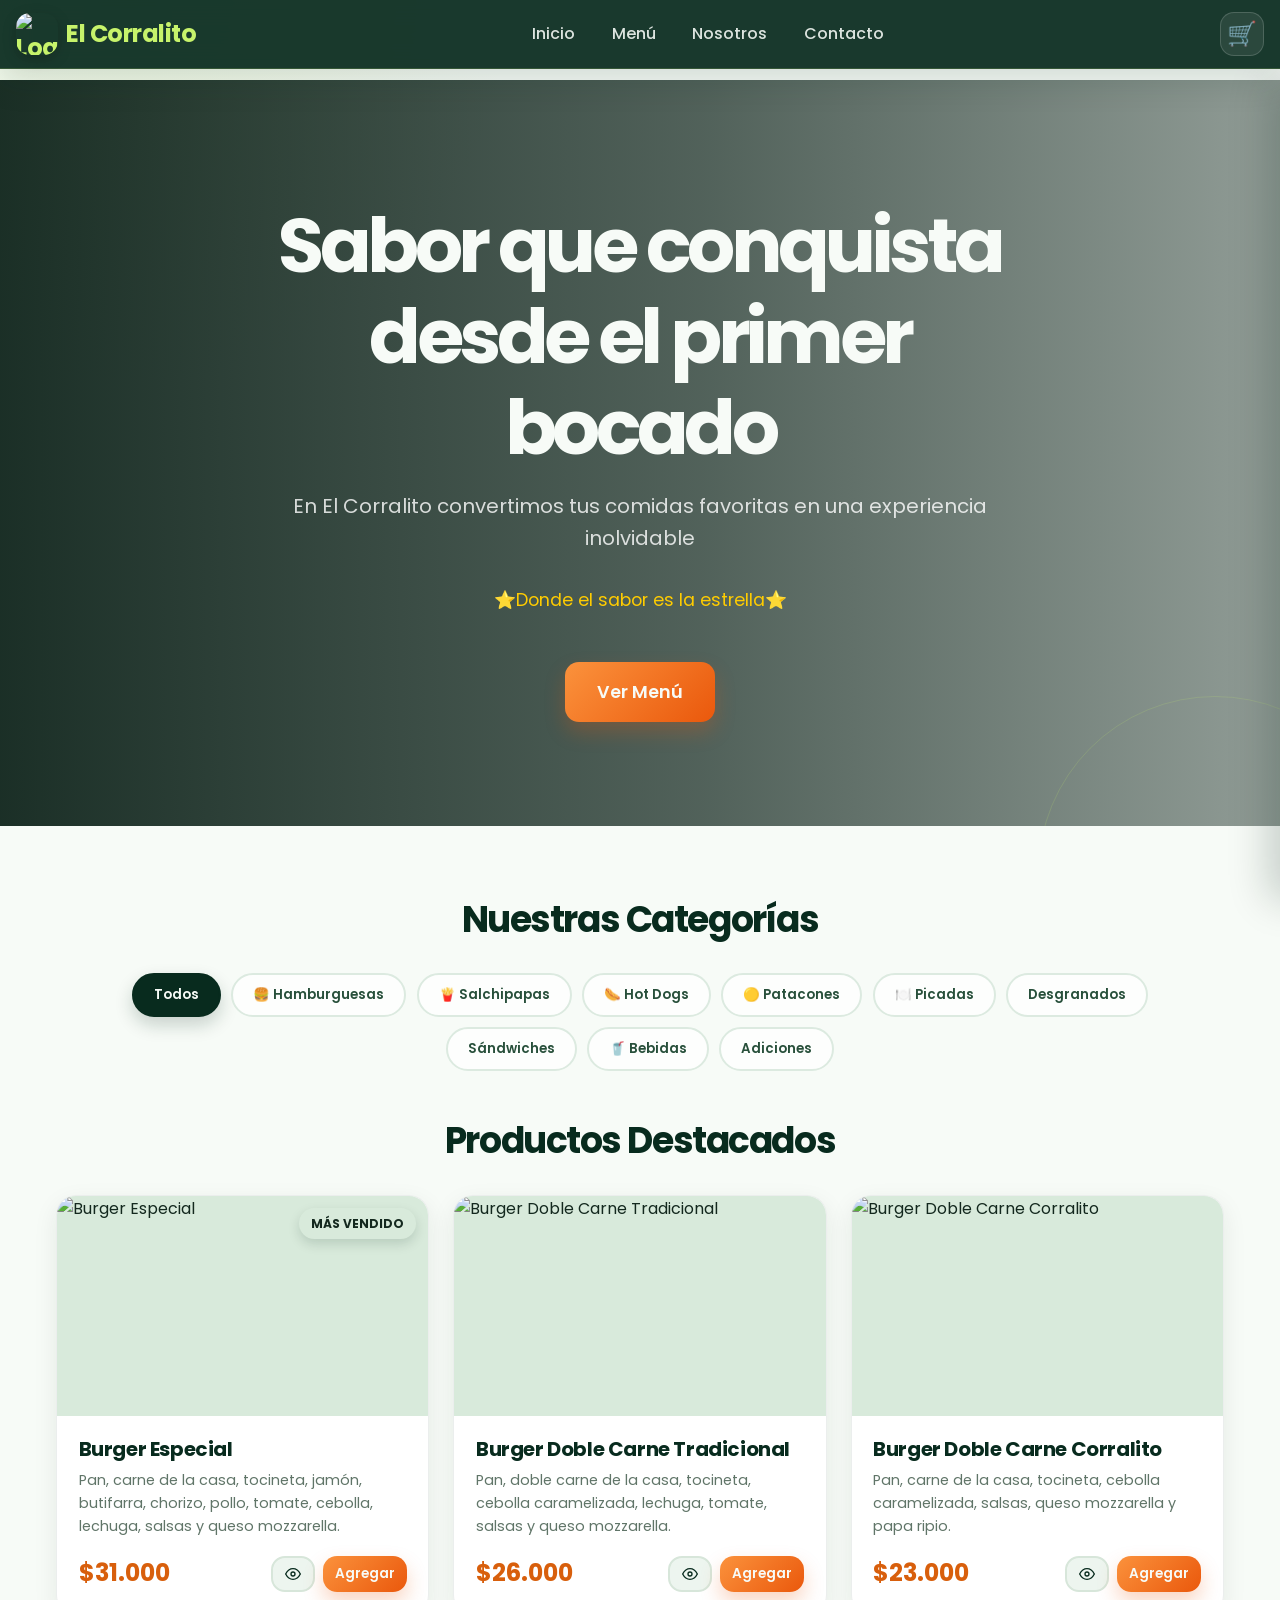
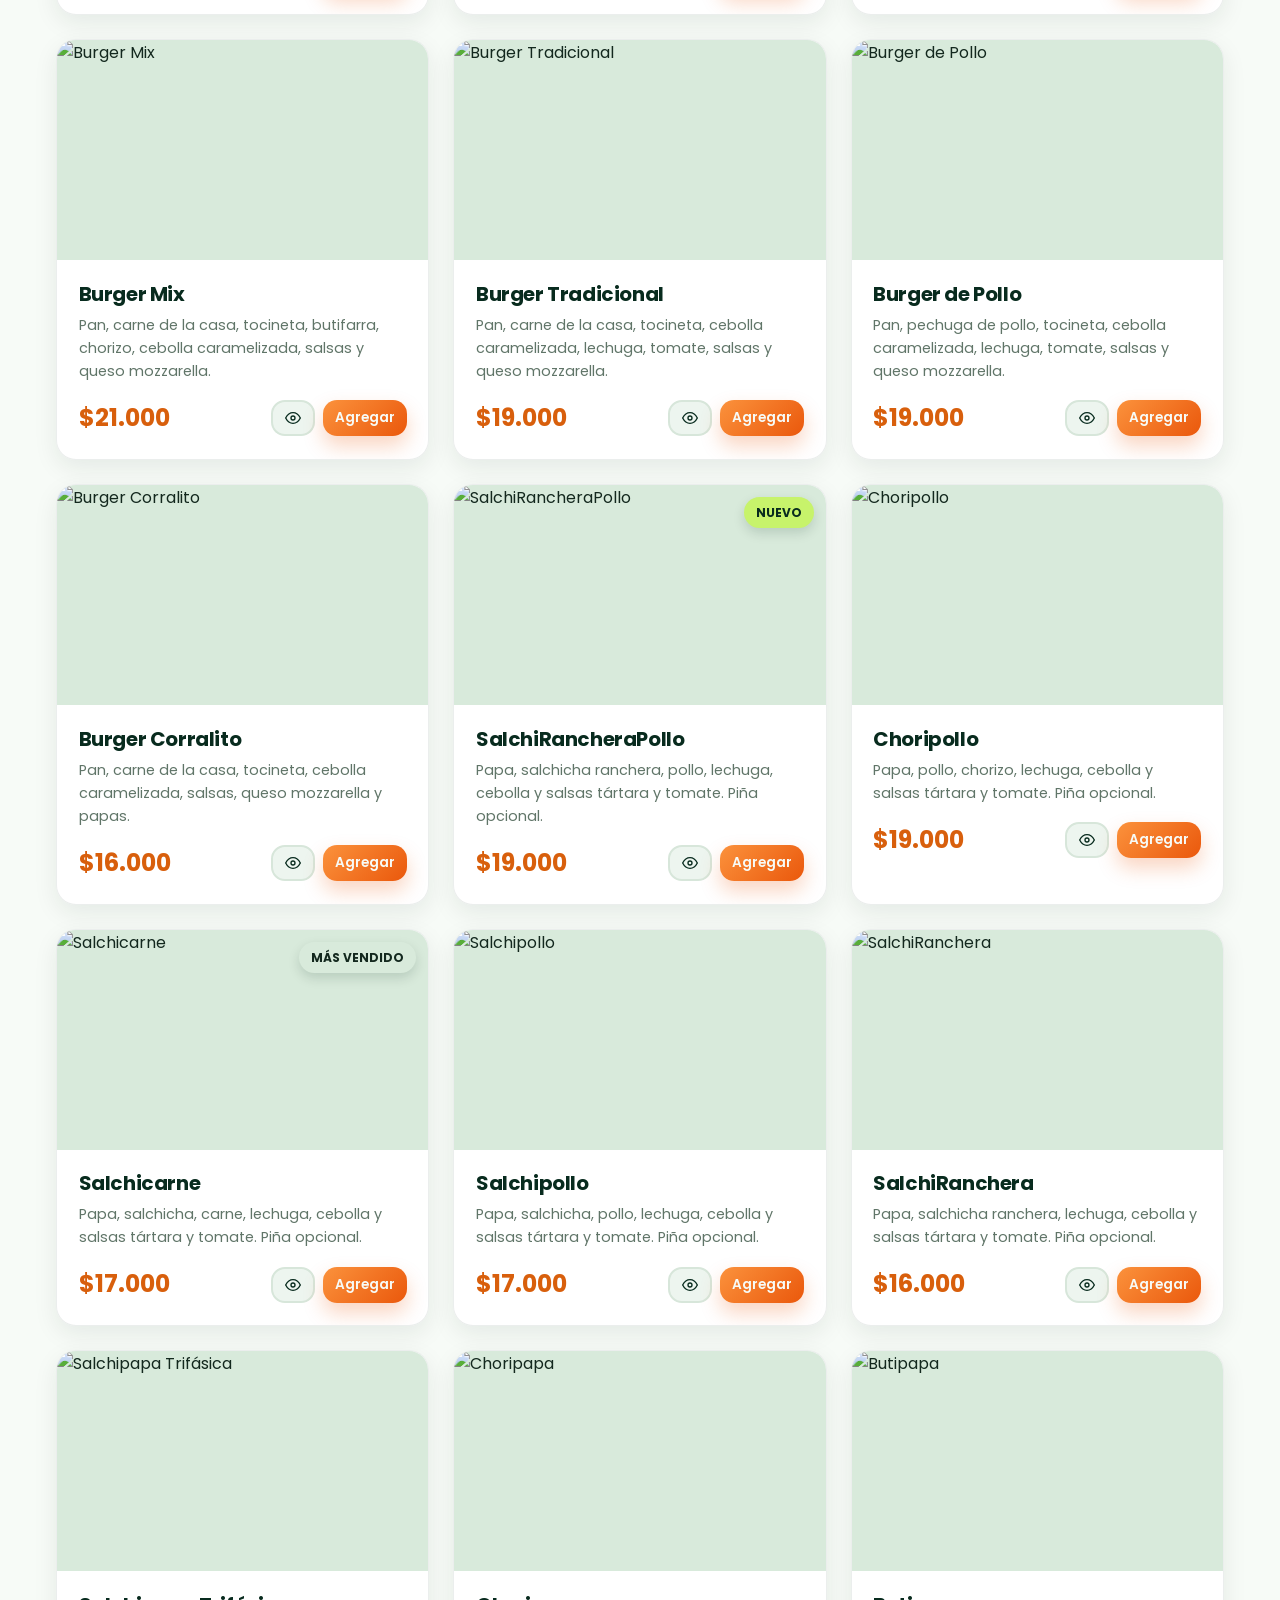
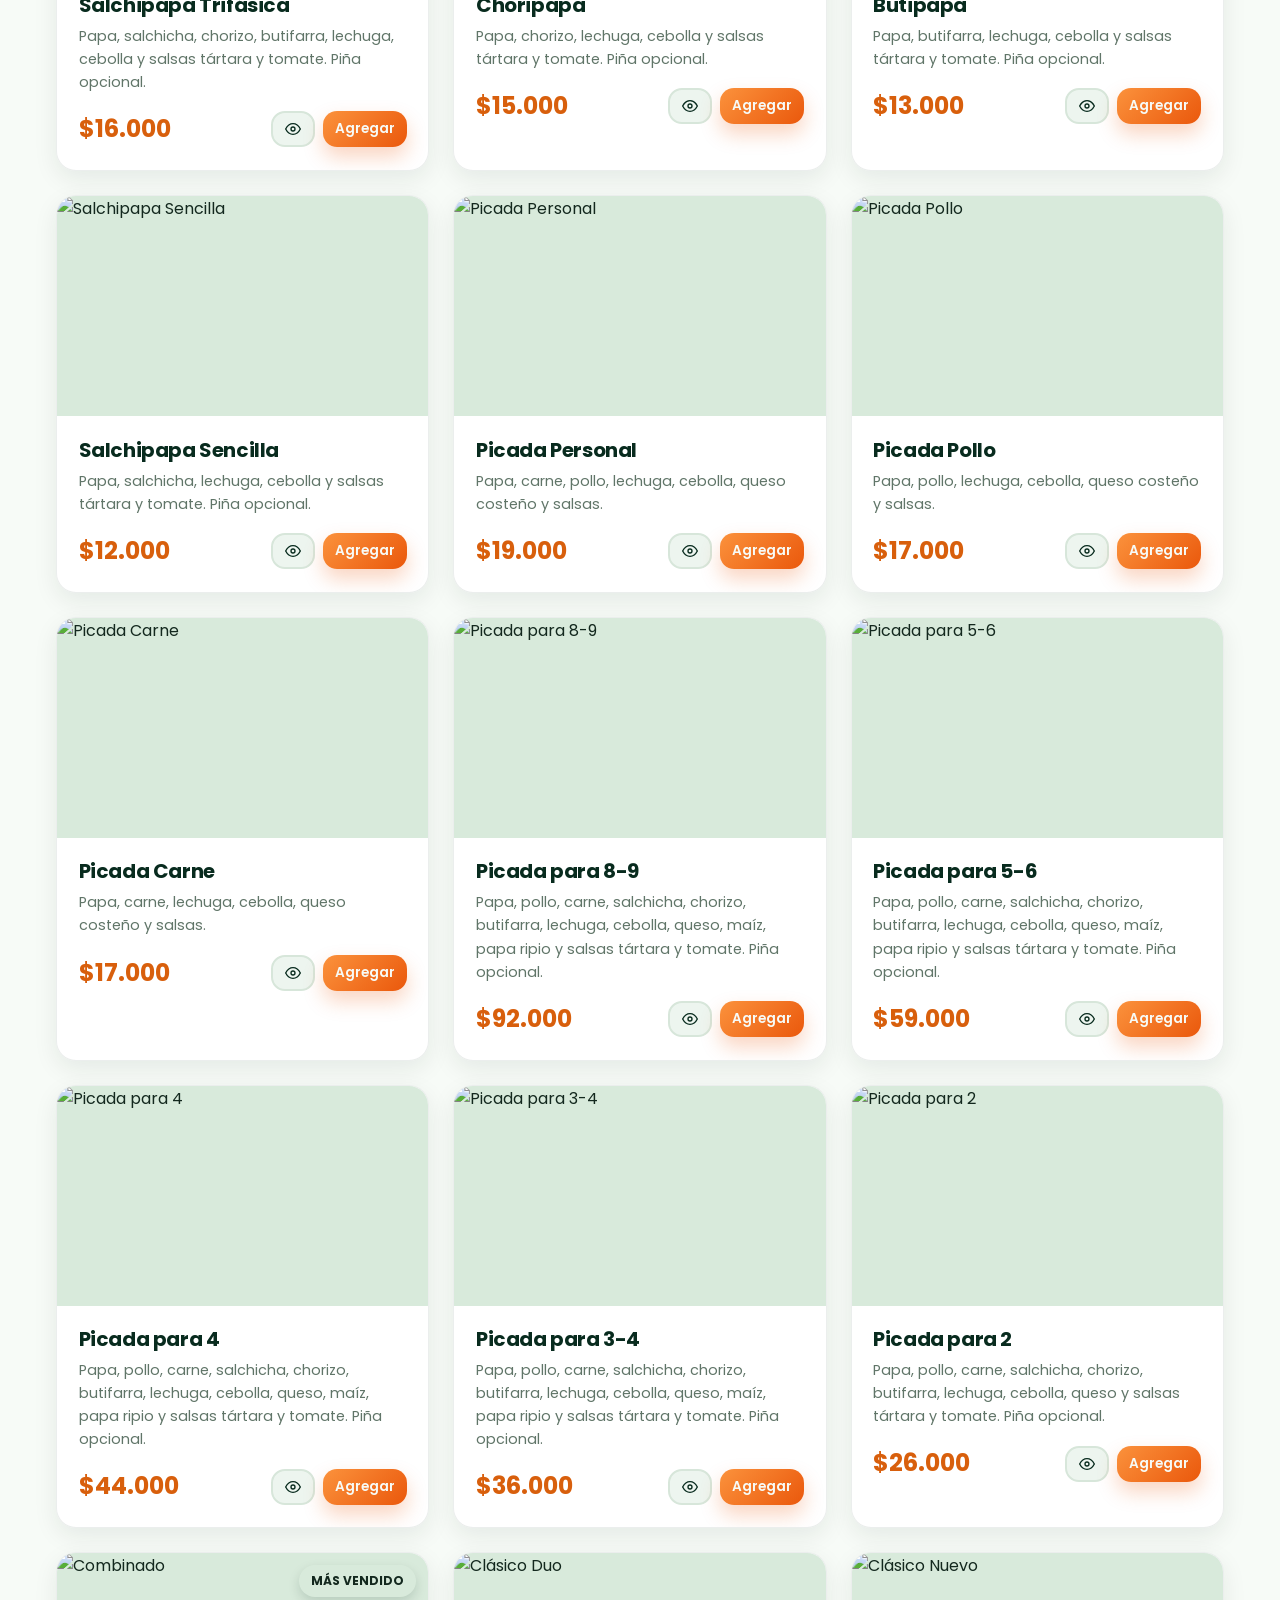
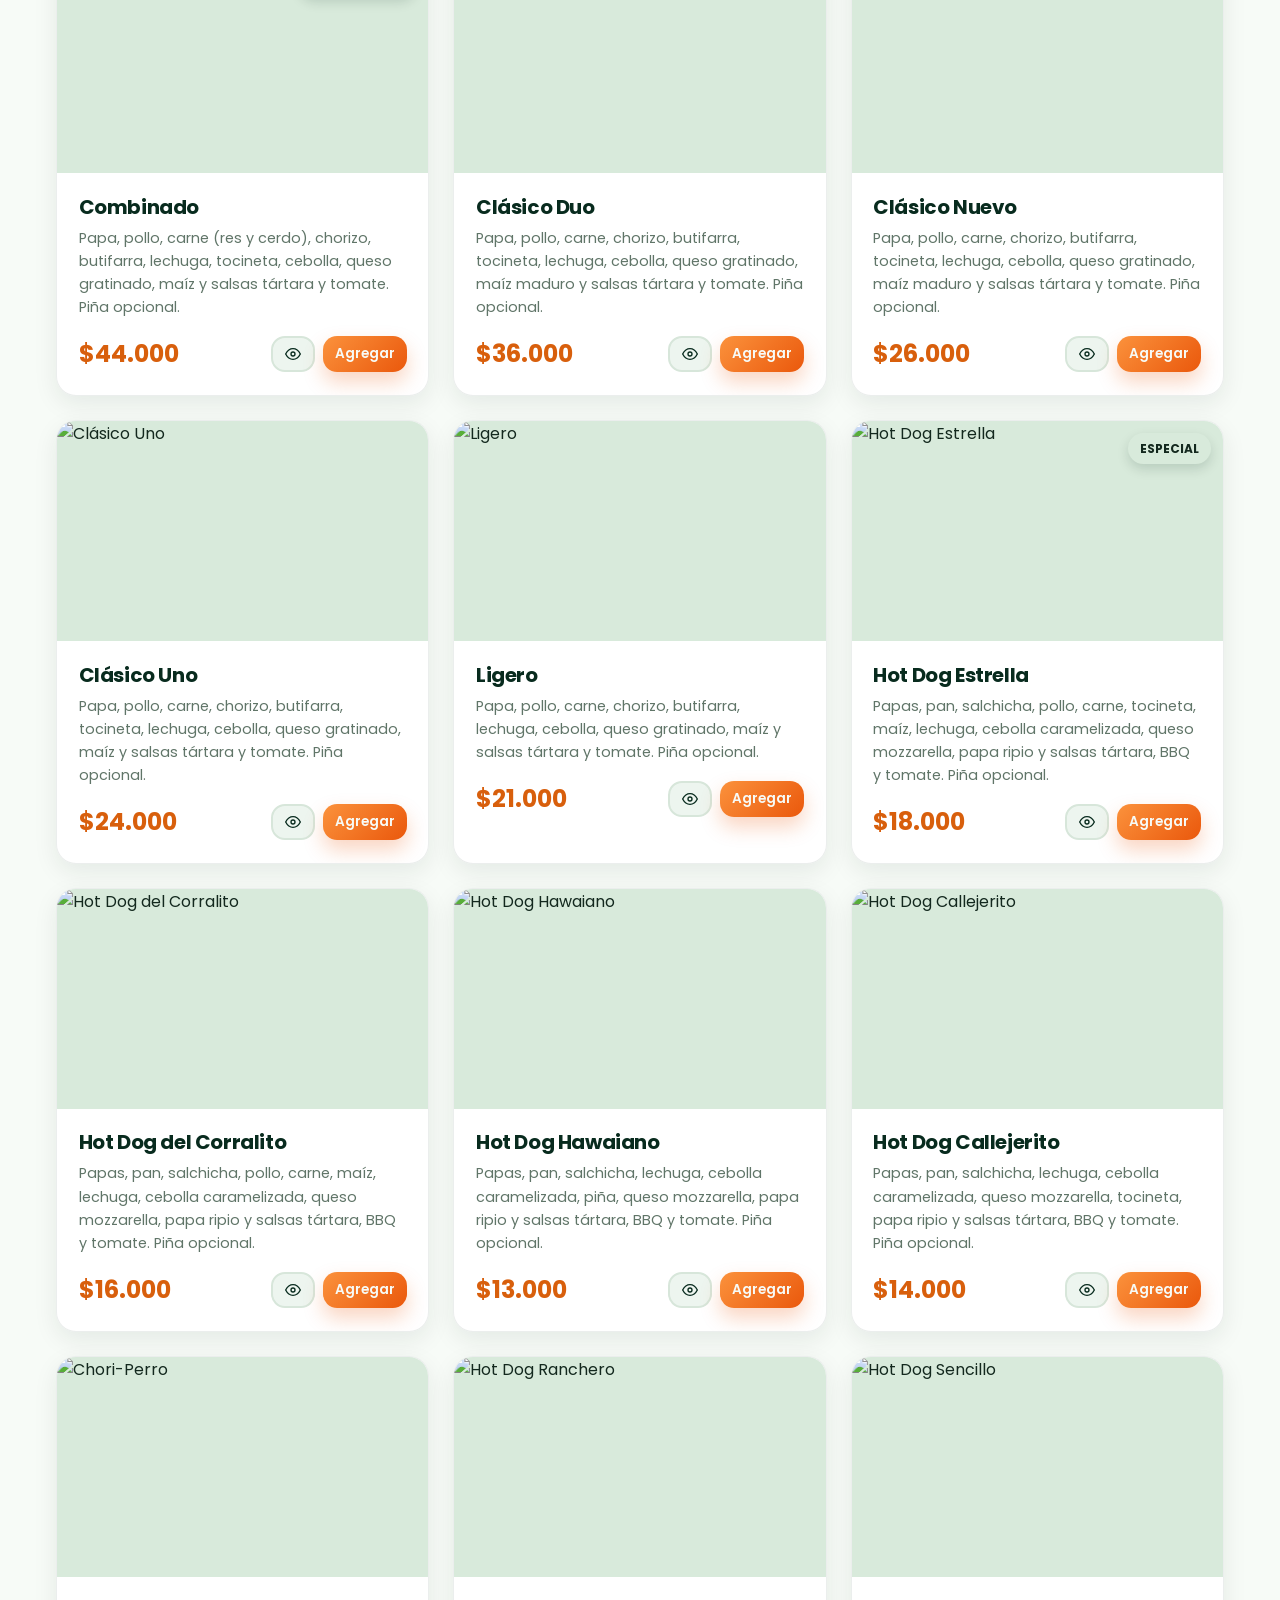
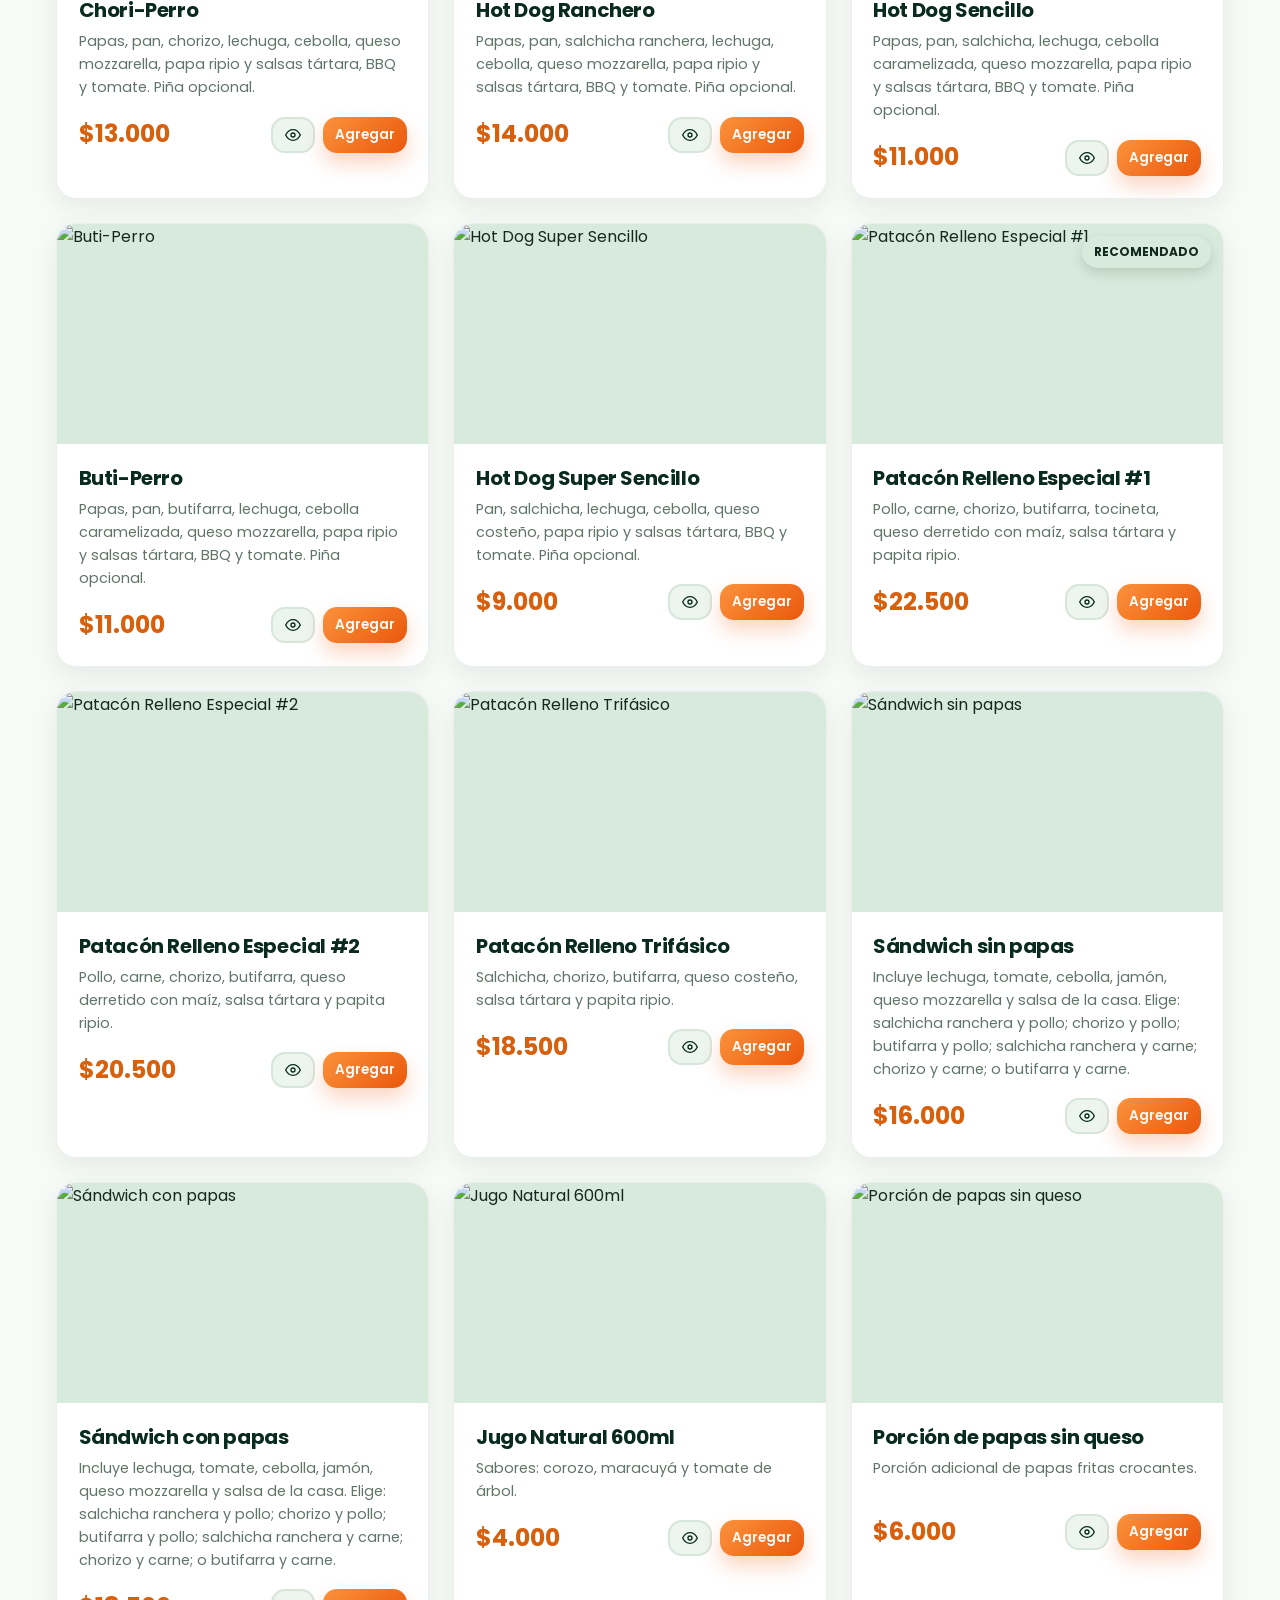
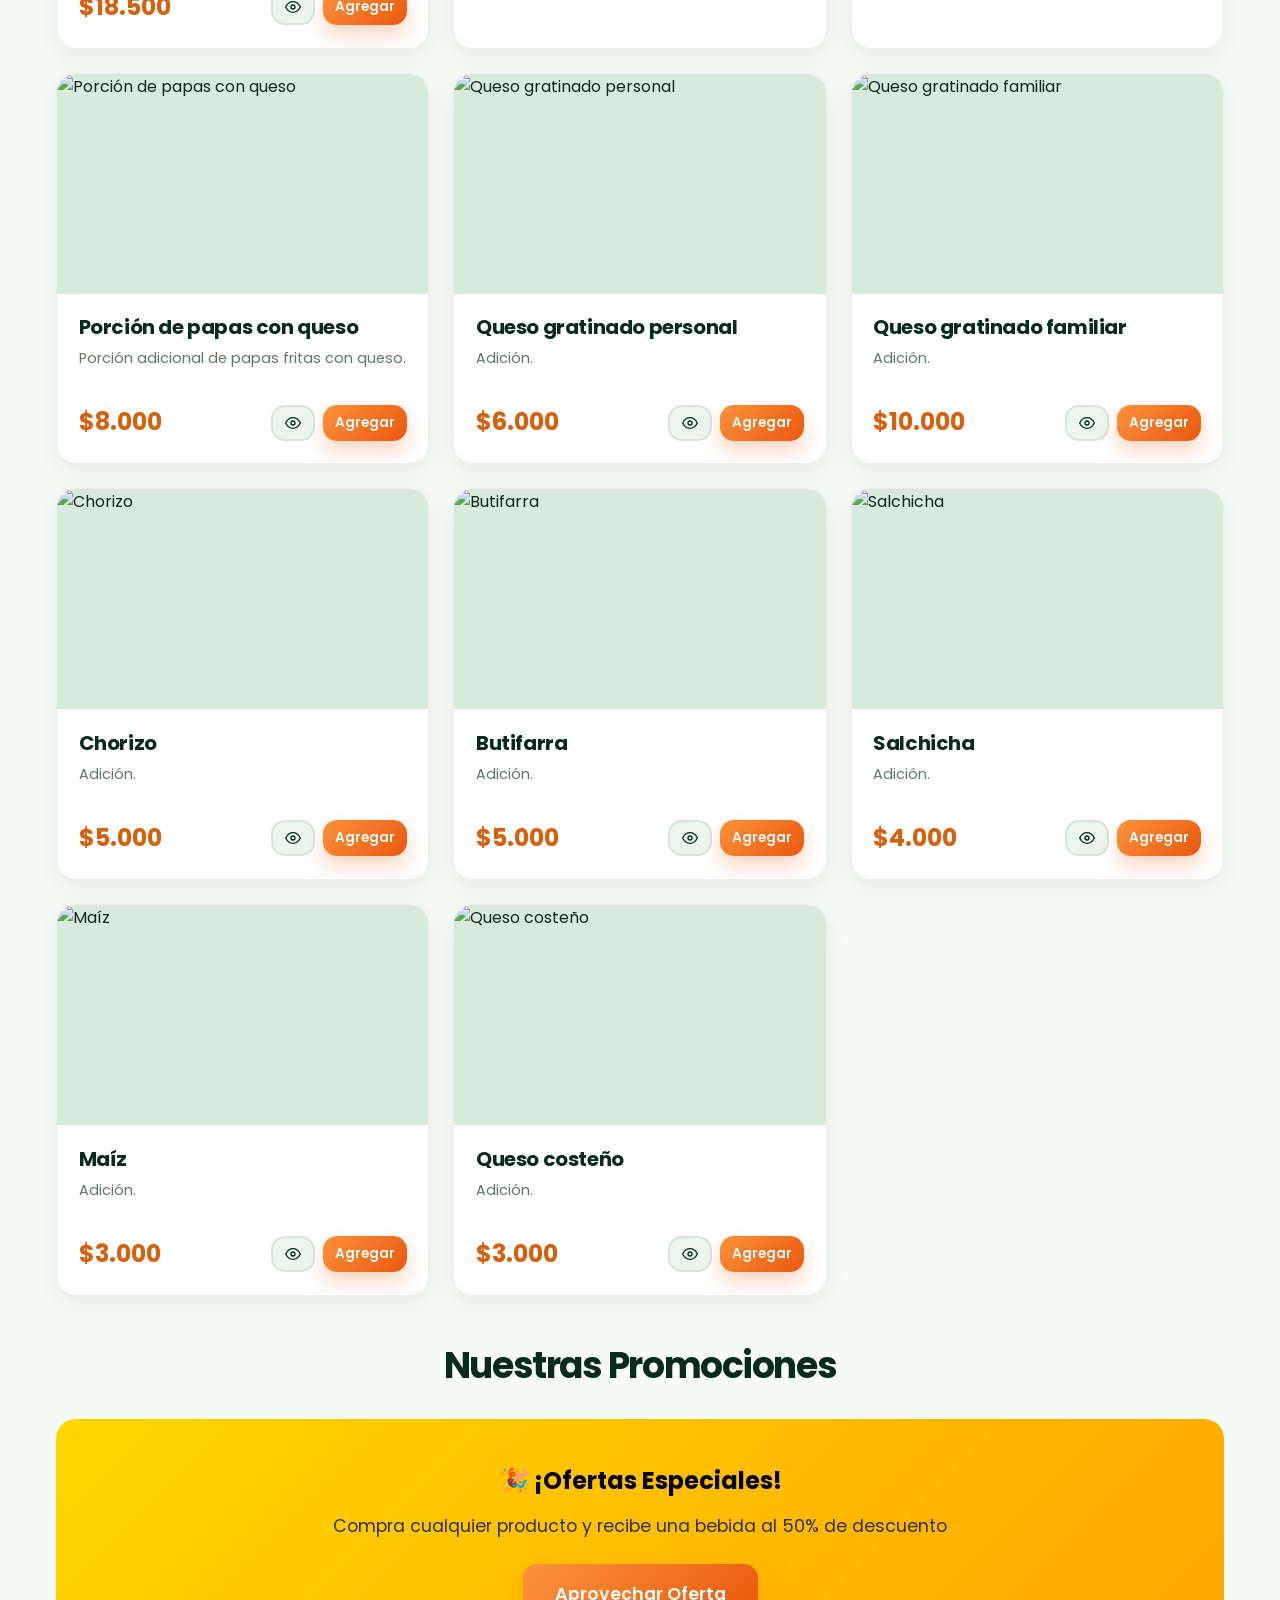
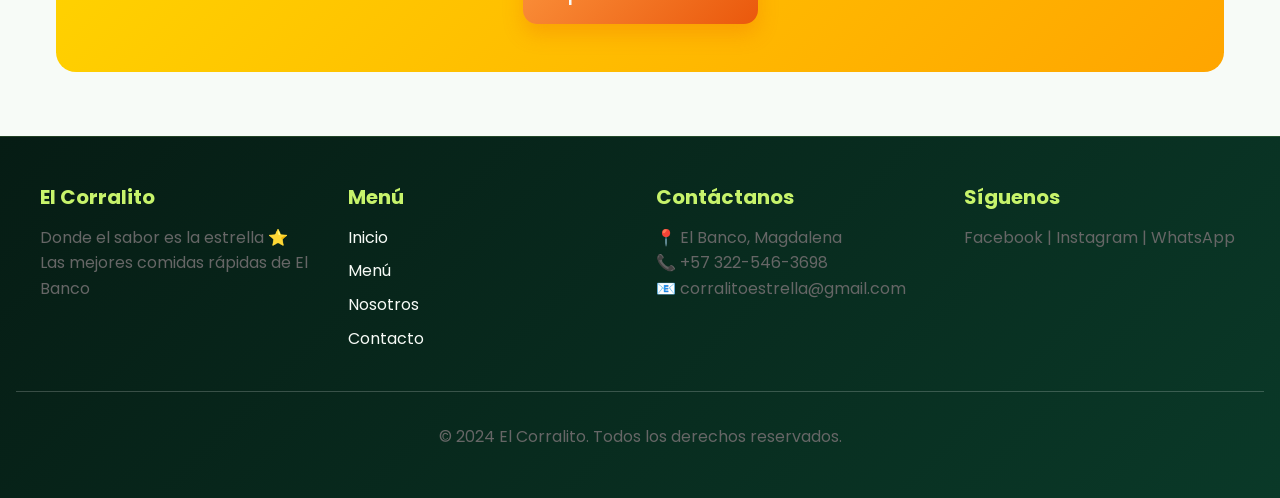
==== index.html @ 2ec88ec9 "ajustes de nosotros y pagina inicio" ====
<!DOCTYPE html>
<html lang="es">
<head>
  <meta charset="UTF-8">
  <meta name="viewport" content="width=device-width, initial-scale=1.0">
  <meta name="description" content="El Corralito - Las mejores comidas rápidas de El Banco. Donde el sabor es la estrella ⭐">
  <meta name="keywords" content="comidas rápidas, hamburguesas, salchipapas, hot dogs, patacones, El Banco">
  <meta name="author" content="El Corralito">
  
  <!-- Open Graph -->
  <meta property="og:title" content="El Corralito - Donde el sabor es la estrella">
  <meta property="og:description" content="Las mejores comidas rápidas de El Banco. Hamburguesas, salchipapas, hot dogs y más.">
  <meta property="og:type" content="website">
  <meta property="og:locale" content="es_ES">
  
  <link rel="icon" type="image/png" href="https://i.imgur.com/eVW6xcD.png">
  <link rel="apple-touch-icon" href="https://i.imgur.com/eVW6xcD.png">
  <title>El Corralito - Donde el sabor es la estrella ⭐</title>
  
  <link rel="preconnect" href="https://fonts.googleapis.com">
  <link rel="preconnect" href="https://fonts.gstatic.com" crossorigin>
  <link href="https://fonts.googleapis.com/css2?family=Poppins:wght@400;500;600;700;800&display=swap" rel="stylesheet">
  
  <link rel="stylesheet" href="css/styles.css">
</head>
<body>
  <!-- Header -->
  <header>
    <div class="header-container">
      <div class="logo">
        <img class="logo-icon" src="https://i.imgur.com/eVW6xcD.png" alt="Logo El Corralito" />
        <span>El Corralito</span>
      </div>
      
      <nav id="nav-menu">
        <a href="index.html">Inicio</a>
        <a href="menu.html">Menú</a>
        <a href="nosotros.html">Nosotros</a>
        <a href="contacto.html">Contacto</a>
      </nav>
      
      <button id="btn-carrito" class="btn-carrito" title="Ver carrito">
        🛒
        <span id="badge-carrito">0</span>
      </button>
      
      <button id="btn-menu-mobile">☰</button>
    </div>
  </header>

  <!-- Carrito Lateral -->
  <aside id="carrito-lateral">
    <div class="carrito-header">
      <h3>Mi Carrito</h3>
      <button id="cerrar-carrito">✕</button>
    </div>
    <div id="carrito-items"></div>
    <div class="carrito-footer">
      <div class="carrito-total">
        Total: <span id="carrito-total">$0</span>
      </div>
      <a href="menu.html#formulario" class="btn btn-primario btn-grande">
        Hacer pedido
      </a>
    </div>
  </aside>

  <!-- Main Content -->
  <main>
    <!-- Hero Section -->
    <section class="hero hero-inicio">
      <div class="hero-contenido">
        <h1>Sabor que conquista desde el primer bocado</h1>
        <p class="hero-subtitulo">En El Corralito convertimos tus comidas favoritas en una experiencia inolvidable</p>
        <p style="font-size: 1.1rem; color: #ffcc00; margin-bottom: 2rem;">⭐Donde el sabor es la estrella⭐</p>
        <a href="menu.html" class="btn btn-primario btn-grande">Ver Menú</a>
      </div>
    </section>

    <!-- Categorías Destacadas -->
    <section class="container">
      <h2>Nuestras Categorías</h2>
      <div class="filtros">
        <button class="filtro-btn activo" data-categoria="Todos" onclick="app.filtrarPorCategoria('Todos')">
          Todos
        </button>
        <button class="filtro-btn" data-categoria="Hamburguesas" onclick="app.filtrarPorCategoria('Hamburguesas')">
          🍔 Hamburguesas
        </button>
        <button class="filtro-btn" data-categoria="Salchipapas" onclick="app.filtrarPorCategoria('Salchipapas')">
          🍟 Salchipapas
        </button>
        <button class="filtro-btn" data-categoria="Hot Dogs" onclick="app.filtrarPorCategoria('Hot Dogs')">
          🌭 Hot Dogs
        </button>
        <button class="filtro-btn" data-categoria="Patacones" onclick="app.filtrarPorCategoria('Patacones')">
          🟡 Patacones
        </button>
        <button class="filtro-btn" data-categoria="Picadas" onclick="app.filtrarPorCategoria('Picadas')">
          🍽️ Picadas
        </button>
        <button class="filtro-btn" data-categoria="Desgranados" onclick="app.filtrarPorCategoria('Desgranados')">
          Desgranados
        </button>
        <button class="filtro-btn" data-categoria="Sándwich" onclick="app.filtrarPorCategoria('Sándwich')">
          Sándwiches
        </button>
        <button class="filtro-btn" data-categoria="Bebidas" onclick="app.filtrarPorCategoria('Bebidas')">
          🥤 Bebidas
        </button>
        <button class="filtro-btn" data-categoria="Adiciones" onclick="app.filtrarPorCategoria('Adiciones')">
          Adiciones
        </button>
      </div>
    </section>

    <!-- Productos Destacados -->
    <section class="container">
      <h2>Productos Destacados</h2>
      <div id="contenedor-productos"></div>
    </section>

    <!-- Promociones -->
    <section class="container">
      <h2>Nuestras Promociones</h2>
      <div style="background: linear-gradient(135deg, #FFD700, #FFA500); padding: 3rem; border-radius: 20px; text-align: center; color: #000;">
        <h3 style="margin-bottom: 1rem;">🎉 ¡Ofertas Especiales!</h3>
        <p style="font-size: 1.1rem; margin-bottom: 1.5rem; color: #333;">Compra cualquier producto y recibe una bebida al 50% de descuento</p>
        <a href="menu.html" class="btn btn-primario btn-grande">Aprovechar Oferta</a>
      </div>
    </section>
  </main>

  <!-- Footer -->
  <footer>
    <div class="footer-content">
      <div class="footer-section">
        <h4>El Corralito</h4>
        <p>Donde el sabor es la estrella ⭐</p>
        <p>Las mejores comidas rápidas de El Banco</p>
      </div>
      <div class="footer-section">
        <h4>Menú</h4>
        <a href="index.html">Inicio</a>
        <a href="menu.html">Menú</a>
        <a href="nosotros.html">Nosotros</a>
        <a href="contacto.html">Contacto</a>
      </div>
      <div class="footer-section">
        <h4>Contáctanos</h4>
        <p>📍 El Banco, Magdalena</p>
        <p>📞 +57 322-546-3698</p>
        <p>📧 corralitoestrella@gmail.com</p>
      </div>
      <div class="footer-section">
        <h4>Síguenos</h4>
        <p>Facebook | Instagram | WhatsApp</p>
      </div>
    </div>
    <div class="footer-bottom">
      <p>&copy; 2024 El Corralito. Todos los derechos reservados.</p>
    </div>
  </footer>

  <!-- Scripts -->
  <script src="js/productos.js"></script>
  <script src="js/carrito.js"></script>
  <script src="js/whatsapp.js"></script>
  <script src="js/app.js"></script>
</body>
</html>
---- css/styles.css ----
/**
 * Estilos principales - El Corralito
 * Diseño moderno, responsive y premium
 */

:root {
  --color-primario: #082b1e;
  --color-secundario: #c7f36b;
  --color-acento: #f97316;
  --color-fondo: #f7fbf7;
  --color-texto: #13281e;
  --color-gris: #edf5ef;
  --color-gris-claro: #e3eee6;
  --color-borde: #d7e6da;
  --sombra-suave: 0 8px 24px rgba(8, 43, 30, 0.08);
  --sombra-media: 0 14px 32px rgba(8, 43, 30, 0.14);
  --sombra-fuerte: 0 24px 48px rgba(8, 43, 30, 0.2);
  --radio: 16px;
  --radio-grande: 24px;
  --transicion: 0.3s cubic-bezier(0.4, 0, 0.2, 1);
  --fuente-principal: 'Poppins', sans-serif;
}

/* Reset y Estilos Base */
* {
  margin: 0;
  padding: 0;
  box-sizing: border-box;
}

html {
  scroll-behavior: smooth;
}

body {
  font-family: var(--fuente-principal);
  background-color: var(--color-fondo);
  color: var(--color-texto);
  line-height: 1.6;
}

/* Tipografía */
h1, h2, h3, h4, h5, h6 {
  font-weight: 700;
  line-height: 1.2;
}

h1 { font-size: 3rem; }
h2 { font-size: 2.25rem; }
h3 { font-size: 1.5rem; }
h4 { font-size: 1.25rem; }
h5 { font-size: 1.1rem; }
h6 { font-size: 1rem; }

p {
  font-size: 1rem;
  color: #666;
}

a {
  color: var(--color-primario);
  text-decoration: none;
  transition: color var(--transicion);
}

/* Botones */
.btn {
  display: inline-flex;
  align-items: center;
  justify-content: center;
  gap: 8px;
  padding: 12px 24px;
  border: none;
  border-radius: var(--radio);
  font-family: var(--fuente-principal);
  font-size: 1rem;
  font-weight: 600;
  cursor: pointer;
  transition: all var(--transicion);
  text-transform: uppercase;
  letter-spacing: 0.5px;
}

.btn-primario {
  background-color: var(--color-acento);
  color: var(--color-fondo);
}

.btn-primario:hover {
  background-color: #cc0000;
  transform: translateY(-2px);
  box-shadow: var(--sombra-media);
}

.btn-secundario {
  background-color: var(--color-gris);
  color: var(--color-primario);
  border: 2px solid var(--color-borde);
}

.btn-secundario:hover {
  background-color: var(--color-primario);
  color: var(--color-fondo);
}

.btn-grande {
  padding: 16px 32px;
  font-size: 1.1rem;
}

/* Header */
header {
  background-color: var(--color-primario);
  color: var(--color-fondo);
  padding: 1rem 0;
  position: fixed;
  top: 0;
  left: 0;
  right: 0;
  z-index: 1000;
  box-shadow: var(--sombra-media);
}

.header-container {
  max-width: 1200px;
  margin: 0 auto;
  padding: 0 1rem;
  display: flex;
  align-items: center;
  justify-content: space-between;
}

.logo {
  font-size: 1.5rem;
  font-weight: 700;
  color: var(--color-secundario);
  display: flex;
  align-items: center;
  gap: 8px;
}

.logo-icon {
  display: inline-block;
  width: 42px;
  height: 42px;
  min-width: 42px;
  object-fit: contain;
  border-radius: 12px;
}

.logo-icon + span {
  display: inline-block;
  vertical-align: middle;
}

/* Navegación */
#nav-menu {
  display: flex;
  gap: 2rem;
}

#nav-menu a {
  color: var(--color-fondo);
  font-weight: 500;
  transition: color var(--transicion);
}

#nav-menu a:hover {
  color: var(--color-secundario);
}

/* Botón Carrito */
#btn-carrito {
  position: relative;
  background: none;
  border: none;
  color: var(--color-fondo);
  font-size: 1.5rem;
  cursor: pointer;
  transition: transform var(--transicion);
}

#btn-carrito:hover {
  transform: scale(1.1);
}

#badge-carrito {
  position: absolute;
  top: -10px;
  right: -10px;
  background-color: var(--color-acento);
  color: var(--color-fondo);
  width: 28px;
  height: 28px;
  border-radius: 50%;
  display: flex;
  align-items: center;
  justify-content: center;
  font-size: 0.75rem;
  font-weight: 700;
}

/* Menú móvil */
#btn-menu-mobile {
  display: none;
  background: none;
  border: none;
  color: var(--color-fondo);
  font-size: 1.5rem;
  cursor: pointer;
}

/* Main Content */
main {
  margin-top: 80px;
}

.container {
  max-width: 1200px;
  margin: 0 auto;
  padding: 0 1rem;
}

/* Hero Section */
.hero {
  background: linear-gradient(135deg, var(--color-primario) 0%, #1a1a1a 100%);
  color: var(--color-fondo);
  padding: 6rem 1rem;
  text-align: center;
  margin-bottom: 4rem;
}

.hero-contenido {
  max-width: 800px;
  margin: 0 auto;
}

.hero h1 {
  margin-bottom: 1rem;
  font-size: 3.5rem;
}

.hero-subtitulo {
  font-size: 1.25rem;
  margin-bottom: 2rem;
  color: #ddd;
}

.hero .btn {
  margin-top: 1rem;
}

/* Secciones */
section {
  margin-bottom: 4rem;
}

section > h2 {
  margin-bottom: 2rem;
  text-align: center;
}

/* Buscador */
.buscador-container {
  margin-bottom: 3rem;
}

#buscador {
  width: 100%;
  max-width: 500px;
  margin: 0 auto;
  display: block;
  padding: 14px 20px;
  border: 2px solid var(--color-borde);
  border-radius: var(--radio-grande);
  font-family: var(--fuente-principal);
  font-size: 1rem;
  transition: all var(--transicion);
}

.menu-principal { padding-top: 2rem; }

#buscador:focus {
  outline: none;
  border-color: var(--color-acento);
  box-shadow: 0 0 0 4px rgba(255, 0, 0, 0.1);
}

/* Filtros */
.filtros {
  display: flex;
  justify-content: center;
  gap: 1rem;
  flex-wrap: wrap;
  margin-bottom: 3rem;
  padding: 0 1rem;
}

.filtro-btn {
  padding: 10px 20px;
  border: 2px solid var(--color-borde);
  background-color: var(--color-fondo);
  border-radius: var(--radio-grande);
  cursor: pointer;
  font-family: var(--fuente-principal);
  font-weight: 600;
  transition: all var(--transicion);
}

.filtro-btn:hover {
  border-color: var(--color-acento);
  color: var(--color-acento);
}

.filtro-btn.activo {
  background-color: var(--color-acento);
  color: var(--color-fondo);
  border-color: var(--color-acento);
}

/* Grid de Productos */
#contenedor-productos {
  display: grid;
  grid-template-columns: repeat(auto-fill, minmax(280px, 1fr));
  gap: 2rem;
  margin-bottom: 3rem;
}

.producto-card {
  background-color: var(--color-fondo);
  border-radius: var(--radio-grande);
  overflow: hidden;
  box-shadow: var(--sombra-suave);
  transition: all var(--transicion);
  border: 1px solid var(--color-borde);
}

.producto-card:hover {
  transform: translateY(-8px);
  box-shadow: var(--sombra-fuerte);
}

.producto-imagen {
  position: relative;
  width: 100%;
  height: 200px;
  overflow: hidden;
}

.producto-imagen img {
  width: 100%;
  height: 100%;
  object-fit: cover;
  transition: transform var(--transicion);
}

.producto-card:hover .producto-imagen img {
  transform: scale(1.08);
}

.etiqueta {
  position: absolute;
  top: 12px;
  right: 12px;
  padding: 6px 12px;
  border-radius: 50px;
  font-size: 0.75rem;
  font-weight: 700;
  text-transform: uppercase;
}

.etiqueta-nuevo {
  background-color: var(--color-secundario);
  color: var(--color-primario);
}

.etiqueta-más\ vendido {
  background-color: #4CAF50;
  color: var(--color-fondo);
}

.etiqueta-promoción {
  background-color: var(--color-acento);
  color: var(--color-fondo);
}

.producto-body {
  padding: 1.5rem;
}

.producto-nombre {
  margin-bottom: 0.5rem;
  font-size: 1.25rem;
}

.producto-descripcion {
  font-size: 0.9rem;
  color: #999;
  margin-bottom: 1rem;
  min-height: 40px;
}

.producto-footer {
  display: flex;
  justify-content: space-between;
  align-items: center;
  gap: 1rem;
}

.producto-precio {
  font-size: 1.5rem;
  font-weight: 700;
  color: var(--color-acento);
}

.producto-acciones {
  display: flex;
  gap: 0.5rem;
}

.producto-acciones .btn {
  padding: 8px 12px;
  font-size: 0.85rem;
  flex: 1;
}

/* Carrito Lateral */
#carrito-lateral {
  position: fixed;
  right: 0;
  top: 80px;
  width: 100%;
  max-width: 400px;
  height: calc(100vh - 80px);
  background-color: var(--color-fondo);
  box-shadow: -4px 0 16px rgba(0, 0, 0, 0.1);
  transform: translateX(100%);
  transition: transform var(--transicion);
  z-index: 999;
  display: flex;
  flex-direction: column;
}

#carrito-lateral.activo {
  transform: translateX(0);
}

.carrito-header {
  padding: 1.5rem;
  border-bottom: 2px solid var(--color-borde);
  display: flex;
  justify-content: space-between;
  align-items: center;
}

.carrito-header h3 {
  margin: 0;
}

#cerrar-carrito {
  background: none;
  border: none;
  font-size: 1.5rem;
  cursor: pointer;
  color: var(--color-primario);
}

#carrito-items {
  flex: 1;
  overflow-y: auto;
  padding: 1.5rem;
}

.carrito-vacio {
  text-align: center;
  padding: 2rem;
  color: #999;
}

.carrito-item {
  display: flex;
  gap: 1rem;
  margin-bottom: 1.5rem;
  padding-bottom: 1.5rem;
  border-bottom: 1px solid var(--color-borde);
  align-items: flex-start;
}

.carrito-item-img {
  width: 80px;
  height: 80px;
  object-fit: cover;
  border-radius: var(--radio);
}

.carrito-item-info {
  flex: 1;
}

.carrito-item-info h4 {
  margin-bottom: 0.5rem;
  font-size: 1rem;
}

.carrito-item-precio {
  color: var(--color-acento);
  font-weight: 700;
}

.carrito-item-cantidad {
  display: flex;
  align-items: center;
  gap: 0.5rem;
  margin-top: 0.5rem;
}

.cantidad-btn {
  width: 28px;
  height: 28px;
  border: 1px solid var(--color-borde);
  background-color: var(--color-gris);
  border-radius: 4px;
  cursor: pointer;
  font-weight: 700;
  transition: all var(--transicion);
}

.cantidad-btn:hover {
  background-color: var(--color-primario);
  color: var(--color-fondo);
}

.cantidad-valor {
  font-weight: 600;
  min-width: 20px;
  text-align: center;
}

.eliminar-btn {
  background: none;
  border: none;
  color: #999;
  cursor: pointer;
  transition: color var(--transicion);
}

.eliminar-btn:hover {
  color: var(--color-acento);
}

.carrito-footer {
  padding: 1.5rem;
  border-top: 2px solid var(--color-borde);
}

.carrito-total {
  font-size: 1.5rem;
  font-weight: 700;
  margin-bottom: 1rem;
  text-align: right;
}

.carrito-footer .btn {
  width: 100%;
  justify-content: center;
}

/* Formulario */
form {
  max-width: 600px;
  margin: 0 auto;
}

.form-group {
  margin-bottom: 1.5rem;
}

label {
  display: block;
  margin-bottom: 0.5rem;
  font-weight: 600;
}

input, textarea {
  width: 100%;
  padding: 12px;
  border: 2px solid var(--color-borde);
  border-radius: var(--radio);
  font-family: var(--fuente-principal);
  font-size: 1rem;
  transition: border-color var(--transicion);
}

input:focus, textarea:focus {
  outline: none;
  border-color: var(--color-acento);
}

textarea {
  resize: vertical;
  min-height: 100px;
}

form .btn {
  width: 100%;
  justify-content: center;
}

/* Formulario de pedido superpuesto */
#formulario {
  position: fixed;
  top: 80px;
  right: 0;
  bottom: 0;
  left: auto;
  z-index: 1000;
  display: block;
  width: 100%;
  max-width: 500px;
  height: calc(100vh - 80px);
  margin: 0;
  padding: 0;
  overflow-y: auto;
  background: var(--color-fondo);
  box-shadow: -4px 0 16px rgba(0, 0, 0, 0.18);
  transform: translateX(100%);
  transition: transform var(--transicion);
}

#formulario.activo {
  transform: translateX(0);
}

.formulario-dialog {
  position: relative;
  width: 100%;
  min-height: 100%;
  padding: 2.5rem 2rem 2rem;
  background: var(--color-fondo);
}

.cerrar-formulario {
  position: absolute;
  top: 0.75rem;
  right: 0.9rem;
  border: 0;
  background: transparent;
  color: var(--color-primario);
  font-size: 2rem;
  line-height: 1;
  cursor: pointer;
}

/* Modal */
.modal-detalle {
  display: none;
  position: fixed;
  top: 0;
  left: 0;
  width: 100%;
  height: 100%;
  background-color: rgba(0, 0, 0, 0.5);
  z-index: 2000;
  align-items: center;
  justify-content: center;
  padding: 1rem;
}

.modal-detalle.activo {
  display: flex;
}

.modal-contenido {
  background-color: var(--color-fondo);
  border-radius: var(--radio-grande);
  max-width: 800px;
  width: 100%;
  max-height: 90vh;
  overflow-y: auto;
  position: relative;
  box-shadow: var(--sombra-fuerte);
}

.cerrar-modal {
  position: absolute;
  top: 1rem;
  right: 1rem;
  background: none;
  border: none;
  font-size: 2rem;
  cursor: pointer;
  color: var(--color-primario);
  z-index: 1;
}

.modal-grid {
  display: grid;
  grid-template-columns: 1fr 1fr;
  gap: 2rem;
  padding: 2rem;
}

.modal-imagen {
  width: 100%;
  height: 400px;
  object-fit: cover;
  border-radius: var(--radio-grande);
}

.modal-info h2 {
  margin-bottom: 1rem;
}

.modal-categoria {
  color: var(--color-acento);
  font-weight: 600;
  text-transform: uppercase;
  font-size: 0.9rem;
  margin-bottom: 1rem;
}

.modal-descripcion {
  margin-bottom: 1.5rem;
  font-size: 1.05rem;
}

.modal-precio {
  font-size: 2rem;
  font-weight: 700;
  color: var(--color-acento);
  margin-bottom: 2rem;
}

/* Toast */
.toast {
  position: fixed;
  bottom: 2rem;
  right: 2rem;
  background-color: var(--color-primario);
  color: var(--color-fondo);
  padding: 1rem 1.5rem;
  border-radius: var(--radio);
  box-shadow: var(--sombra-media);
  opacity: 0;
  transform: translateY(20px);
  transition: all var(--transicion);
  z-index: 3000;
  max-width: 300px;
}

.toast.mostrar {
  opacity: 1;
  transform: translateY(0);
}

/* Notificación */
.notificacion {
  position: fixed;
  top: 100px;
  right: 1rem;
  padding: 1rem 1.5rem;
  border-radius: var(--radio);
  opacity: 0;
  transform: translateX(400px);
  transition: all var(--transicion);
  z-index: 3000;
  max-width: 300px;
  font-weight: 600;
}

.notificacion.mostrar {
  opacity: 1;
  transform: translateX(0);
}

.notificacion-exito {
  background-color: #4CAF50;
  color: var(--color-fondo);
}

.notificacion-error {
  background-color: var(--color-acento);
  color: var(--color-fondo);
}

/* Sin resultados */
.sin-resultados {
  text-align: center;
  padding: 3rem;
  color: #999;
  font-size: 1.1rem;
}

/* Footer */
footer {
  background-color: var(--color-primario);
  color: var(--color-fondo);
  padding: 3rem 1rem;
  margin-top: 4rem;
}

.footer-content {
  max-width: 1200px;
  margin: 0 auto;
  display: grid;
  grid-template-columns: repeat(auto-fit, minmax(250px, 1fr));
  gap: 2rem;
  margin-bottom: 2rem;
}

.footer-section h4 {
  margin-bottom: 1rem;
  color: var(--color-secundario);
}

.footer-section a {
  color: var(--color-fondo);
  display: block;
  margin-bottom: 0.5rem;
  transition: color var(--transicion);
}

.footer-section a:hover {
  color: var(--color-secundario);
}

.footer-bottom {
  border-top: 1px solid rgba(255, 255, 255, 0.2);
  padding-top: 2rem;
  text-align: center;
}

/* Responsive */
@media (max-width: 768px) {
  h1 { font-size: 2rem; }
  h2 { font-size: 1.75rem; }
  
  #btn-menu-mobile {
    display: block;
  }

  #nav-menu {
    position: fixed;
    top: 80px;
    left: 0;
    right: 0;
    flex-direction: column;
    background-color: var(--color-primario);
    padding: 1rem;
    gap: 1rem;
    display: flex;
    transform: translateY(-100%);
    opacity: 0;
    pointer-events: none;
    transition: transform var(--transicion), opacity var(--transicion), pointer-events var(--transicion);
    z-index: 998;
  }

  #nav-menu.activo {
    transform: translateY(0);
    opacity: 1;
    pointer-events: auto;
  }

  #contenedor-productos {
    grid-template-columns: repeat(auto-fill, minmax(200px, 1fr));
    gap: 1rem;
  }

  #carrito-lateral {
    max-width: 100%;
  }

  #formulario {
    top: 70px;
    max-width: 100%;
    height: calc(100vh - 70px);
  }

  .modal-grid {
    grid-template-columns: 1fr;
    gap: 1.5rem;
    padding: 1.5rem;
  }

  .modal-imagen {
    height: 250px;
  }

  .hero h1 {
    font-size: 2rem;
  }

  main {
    margin-top: 70px;
  }
}

@media (max-width: 480px) {
  .container {
    padding: 0 0.75rem;
  }

  h1 { font-size: 1.5rem; }
  h2 { font-size: 1.25rem; }

  .hero {
    padding: 3rem 1rem;
  }

  #contenedor-productos {
    grid-template-columns: 1fr;
  }

  .filtros {
    gap: 0.5rem;
  }

  .filtro-btn {
    padding: 8px 16px;
    font-size: 0.9rem;
  }

  .btn {
    padding: 10px 16px;
    font-size: 0.9rem;
  }

  .toast {
    left: 1rem;
    right: 1rem;
    bottom: 1rem;
  }

  .notificacion {
    left: 1rem;
    right: 1rem;
    top: auto;
    bottom: 1rem;
    transform: translateY(100px);
  }

  .notificacion.mostrar {
    transform: translateY(0);
  }
}

select {
  width: 100%;
  padding: 12px;
  border: 2px solid var(--color-borde);
  border-radius: var(--radio);
  background: #fff;
  font-family: var(--fuente-principal);
  font-size: 1rem;
}

select:focus {
  outline: none;
  border-color: var(--color-acento);
}

.paso-formulario {
  animation: mostrar-paso 0.25s ease-out;
}

@keyframes mostrar-paso {
  from { opacity: 0; transform: translateY(8px); }
  to { opacity: 1; transform: translateY(0); }
}

/* Renovacion visual 2026 */
body {
  background:
    radial-gradient(circle at 10% 0%, rgba(199, 243, 107, 0.13), transparent 24rem),
    var(--color-fondo);
  color: var(--color-texto);
}

header {
  padding: 0.75rem 0;
  background: rgba(8, 43, 30, 0.93);
  backdrop-filter: blur(14px);
  border-bottom: 1px solid rgba(199, 243, 107, 0.16);
}

.header-container { max-width: 1280px; }

.logo { letter-spacing: -0.5px; }
.logo-icon { border-radius: 14px; box-shadow: 0 4px 14px rgba(0, 0, 0, 0.22); }

#nav-menu a {
  padding: 0.45rem 0.15rem;
  opacity: 0.88;
}

#nav-menu a:hover { opacity: 1; }

#btn-carrito {
  display: grid;
  place-items: center;
  width: 44px;
  height: 44px;
  border: 1px solid rgba(255, 255, 255, 0.16);
  border-radius: 14px;
  background: rgba(255, 255, 255, 0.08);
}

#badge-carrito {
  top: -7px;
  right: -7px;
  width: 22px;
  height: 22px;
  background: var(--color-acento);
  box-shadow: 0 3px 10px rgba(249, 115, 22, 0.5);
}

.hero {
  position: relative;
  isolation: isolate;
  overflow: hidden;
  margin-bottom: 4.5rem;
  padding: 7.5rem 1rem 6.5rem;
  background:
    radial-gradient(circle at 82% 18%, rgba(199, 243, 107, 0.34), transparent 19rem),
    radial-gradient(circle at 10% 90%, rgba(249, 115, 22, 0.26), transparent 20rem),
    linear-gradient(125deg, #061c14, #0a4a31 58%, #12613d);
}

.hero::after {
  content: '';
  position: absolute;
  z-index: -1;
  width: 22rem;
  height: 22rem;
  border: 1px solid rgba(199, 243, 107, 0.16);
  border-radius: 50%;
  right: -7rem;
  bottom: -14rem;
}

.hero-inicio {
  background:
    linear-gradient(90deg, rgba(3, 25, 16, 0.9) 0%, rgba(3, 25, 16, 0.68) 55%, rgba(3, 25, 16, 0.42) 100%),
    url('../img/restaurante-el-corralito.png') center 48% / cover no-repeat;
}

.hero-inicio .hero-contenido {
  position: relative;
  z-index: 1;
}

.hero h1 {
  max-width: 900px;
  margin-right: auto;
  margin-left: auto;
  font-size: clamp(2.5rem, 6vw, 4.75rem);
  letter-spacing: -0.06em;
}

.hero-subtitulo { color: rgba(255, 255, 255, 0.8); }

.btn {
  border-radius: 14px;
  text-transform: none;
  letter-spacing: 0;
  box-shadow: none;
}

.btn-primario {
  background: linear-gradient(135deg, #fb923c, #ea580c);
  box-shadow: 0 10px 20px rgba(234, 88, 12, 0.25);
}

.btn-primario:hover {
  background: linear-gradient(135deg, #fdba74, #f97316);
  box-shadow: 0 14px 26px rgba(234, 88, 12, 0.34);
}

section > h2 {
  letter-spacing: -0.04em;
  color: var(--color-primario);
}

#buscador {
  max-width: 620px;
  border-color: transparent;
  box-shadow: var(--sombra-suave);
  background: #fff;
}

#buscador:focus {
  border-color: rgba(249, 115, 22, 0.65);
  box-shadow: 0 0 0 4px rgba(249, 115, 22, 0.13);
}

.filtros { gap: 0.65rem; }

.filtro-btn {
  border-color: #dceae0;
  border-radius: 999px;
  background: rgba(255, 255, 255, 0.75);
  color: #28503b;
}

.filtro-btn:hover {
  border-color: #6aaf7f;
  color: #0a5736;
  transform: translateY(-2px);
}

.filtro-btn.activo {
  border-color: var(--color-primario);
  background: var(--color-primario);
  box-shadow: 0 8px 18px rgba(8, 43, 30, 0.2);
}

#contenedor-productos { gap: 1.5rem; }

.producto-card {
  border: 1px solid rgba(8, 43, 30, 0.08);
  border-radius: 20px;
  background: rgba(255, 255, 255, 0.9);
}

.producto-card:hover {
  transform: translateY(-7px);
  box-shadow: var(--sombra-fuerte);
}

.producto-imagen { height: 220px; background: #d8eadb; }
.producto-body { padding: 1.35rem; }
.producto-nombre { color: var(--color-primario); letter-spacing: -0.02em; }
.producto-descripcion { color: #607568; }
.producto-precio { color: #d85f0c; }
.etiqueta { box-shadow: 0 5px 12px rgba(8, 43, 30, 0.15); }

footer {
  background: linear-gradient(135deg, #061c14, #0a3928);
  border-top: 1px solid rgba(199, 243, 107, 0.14);
}

.footer-section h4 { color: var(--color-secundario); }
.footer-section a:hover { color: var(--color-secundario); }

#carrito-lateral, #formulario {
  background: #fbfefb;
  box-shadow: -12px 0 38px rgba(3, 30, 19, 0.2);
}

.formulario-dialog { background: #fbfefb; }

input, textarea, select {
  border-color: #dceae0;
  background: #fff;
}

/* Seccion fotografica: Nosotros */
.espacio-section {
  display: grid;
  grid-template-columns: minmax(0, 1.15fr) minmax(280px, 0.85fr);
  align-items: center;
  gap: clamp(2rem, 5vw, 5rem);
  margin-bottom: 5rem;
}

.espacio-imagen {
  position: relative;
  min-height: 420px;
  overflow: hidden;
  border-radius: 28px;
  box-shadow: 0 26px 50px rgba(8, 43, 30, 0.2);
}

.espacio-imagen::after {
  content: '';
  position: absolute;
  inset: 0;
  background: linear-gradient(180deg, transparent 46%, rgba(2, 25, 16, 0.72));
  pointer-events: none;
}

.espacio-imagen img {
  width: 100%;
  height: 100%;
  position: absolute;
  inset: 0;
  object-fit: cover;
  transition: transform 0.7s ease;
}

.espacio-imagen:hover img { transform: scale(1.045); }

.espacio-etiqueta {
  position: absolute;
  z-index: 1;
  right: 1.25rem;
  bottom: 1.25rem;
  left: 1.25rem;
  display: flex;
  align-items: end;
  justify-content: space-between;
  gap: 1rem;
  color: #fff;
}

.espacio-etiqueta span {
  padding: 0.45rem 0.75rem;
  border: 1px solid rgba(255, 255, 255, 0.2);
  border-radius: 999px;
  background: rgba(255, 255, 255, 0.14);
  backdrop-filter: blur(8px);
  font-size: 0.78rem;
  font-weight: 600;
}

.espacio-etiqueta strong { font-size: 1.05rem; }

.espacio-contenido { padding: 1rem 0; }
.espacio-eyebrow {
  margin-bottom: 0.65rem;
  color: #d85f0c;
  font-size: 0.78rem;
  font-weight: 800;
  letter-spacing: 0.14em;
  text-transform: uppercase;
}

.espacio-contenido h2 {
  margin-bottom: 1.2rem;
  color: var(--color-primario);
  font-size: clamp(2rem, 3.3vw, 3rem);
  letter-spacing: -0.05em;
}

.espacio-contenido > p:not(.espacio-eyebrow) {
  margin-bottom: 1.75rem;
  color: #5e7465;
  font-size: 1.06rem;
}

@media (max-width: 768px) {
  .espacio-section {
    grid-template-columns: 1fr;
    gap: 1.5rem;
  }

  .espacio-imagen { min-height: 320px; }
  .espacio-contenido { padding: 0; }
}
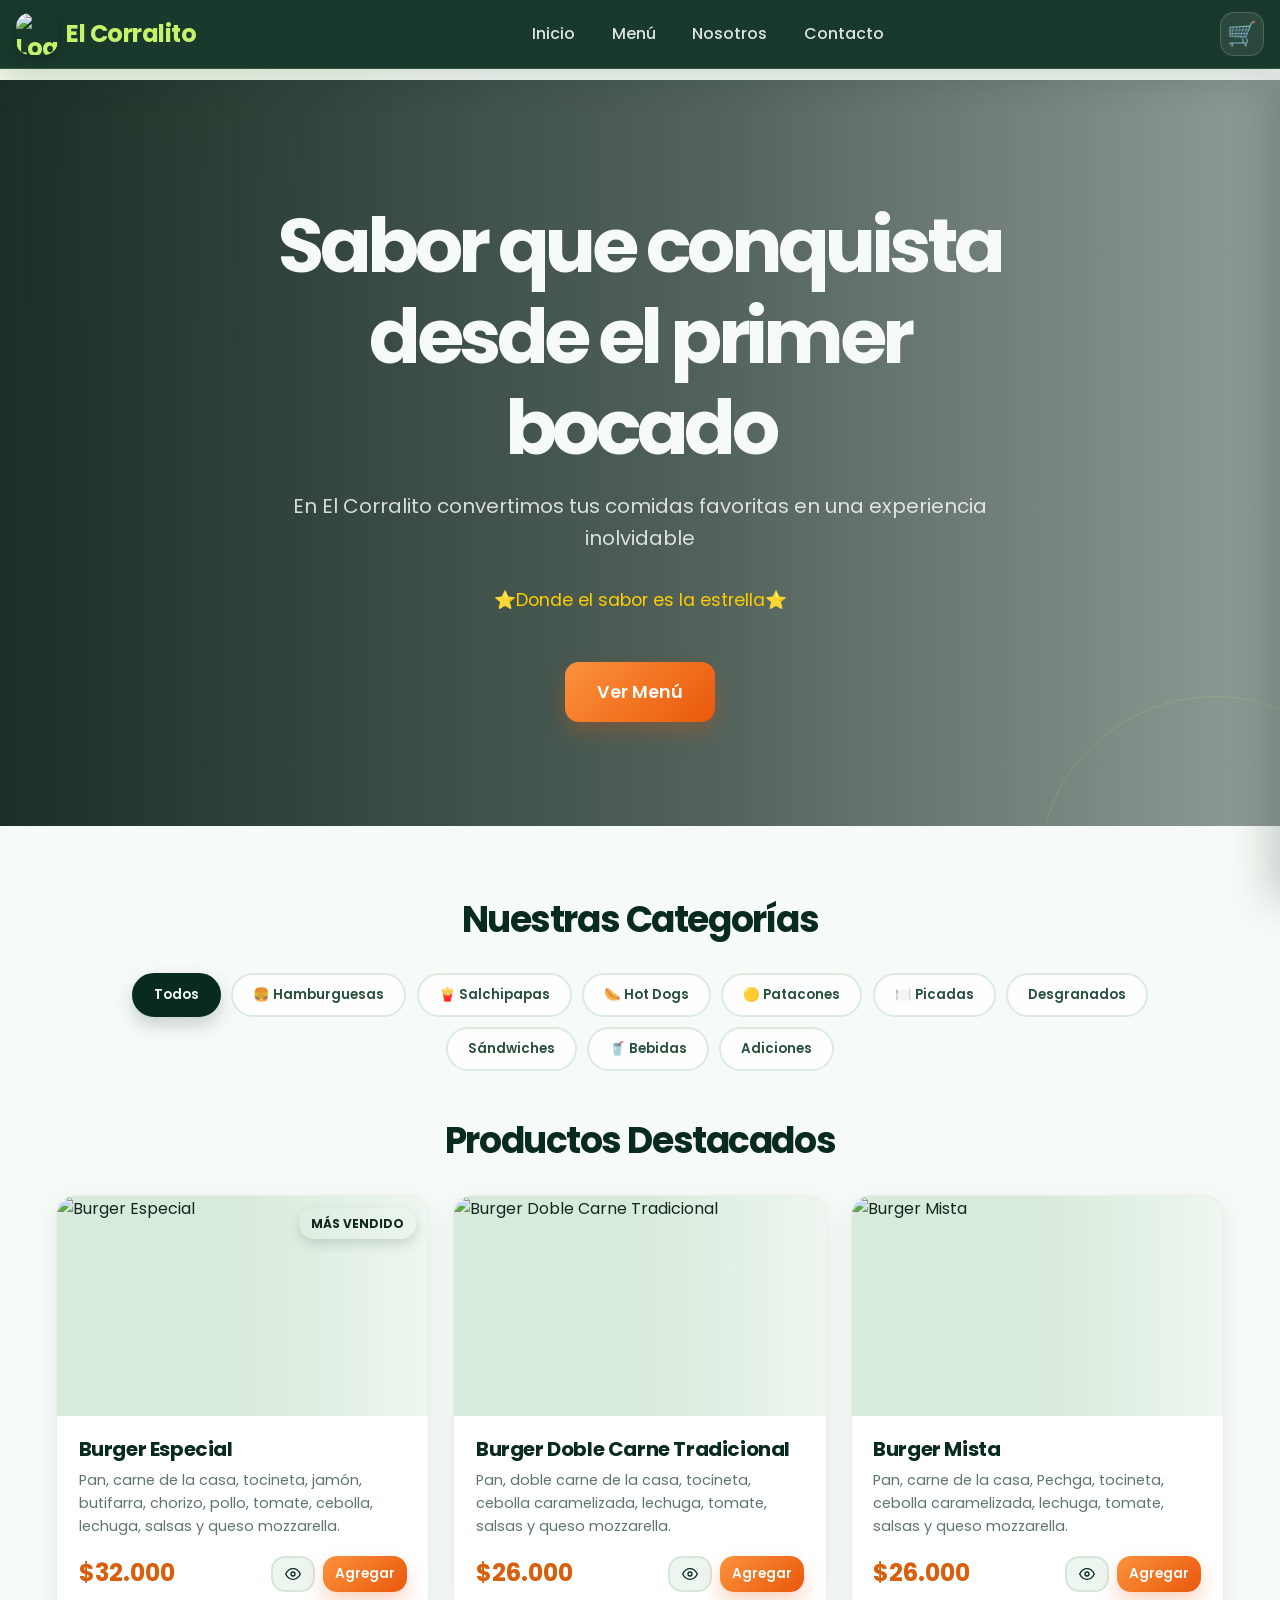
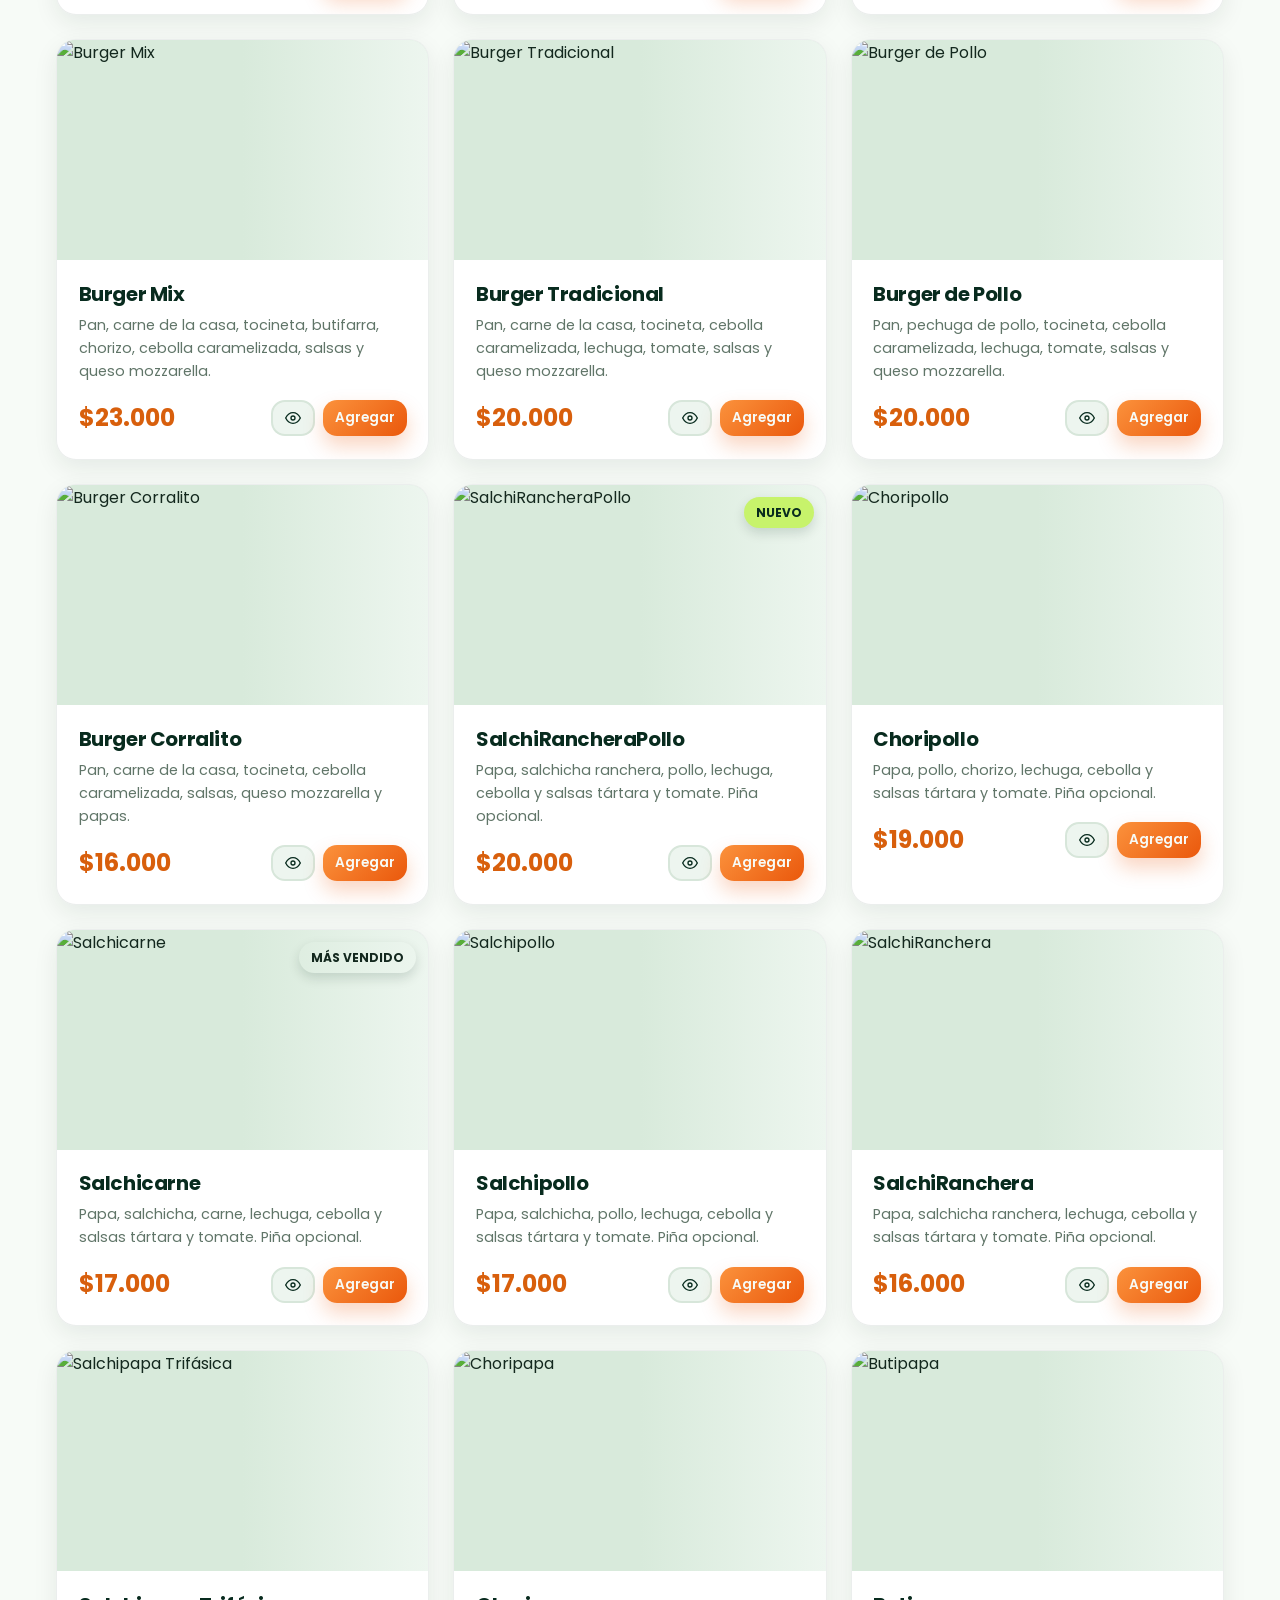
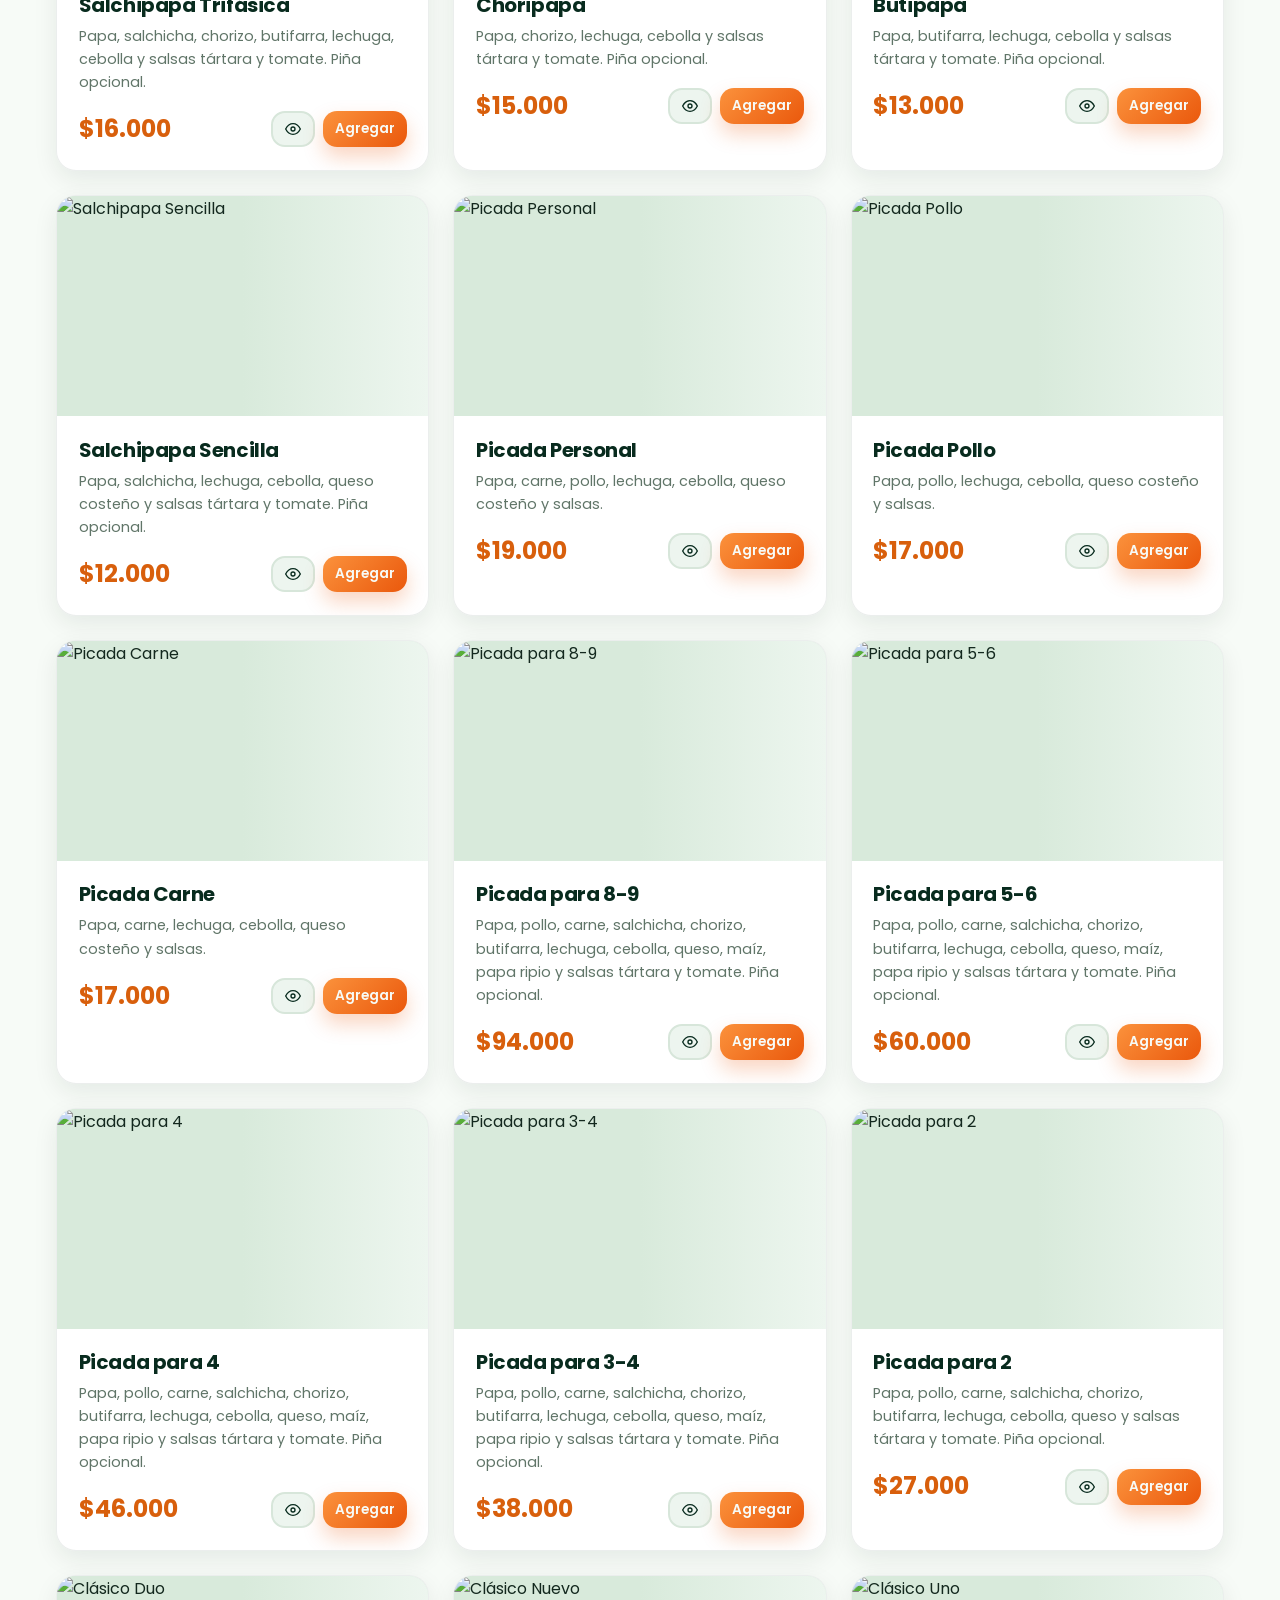
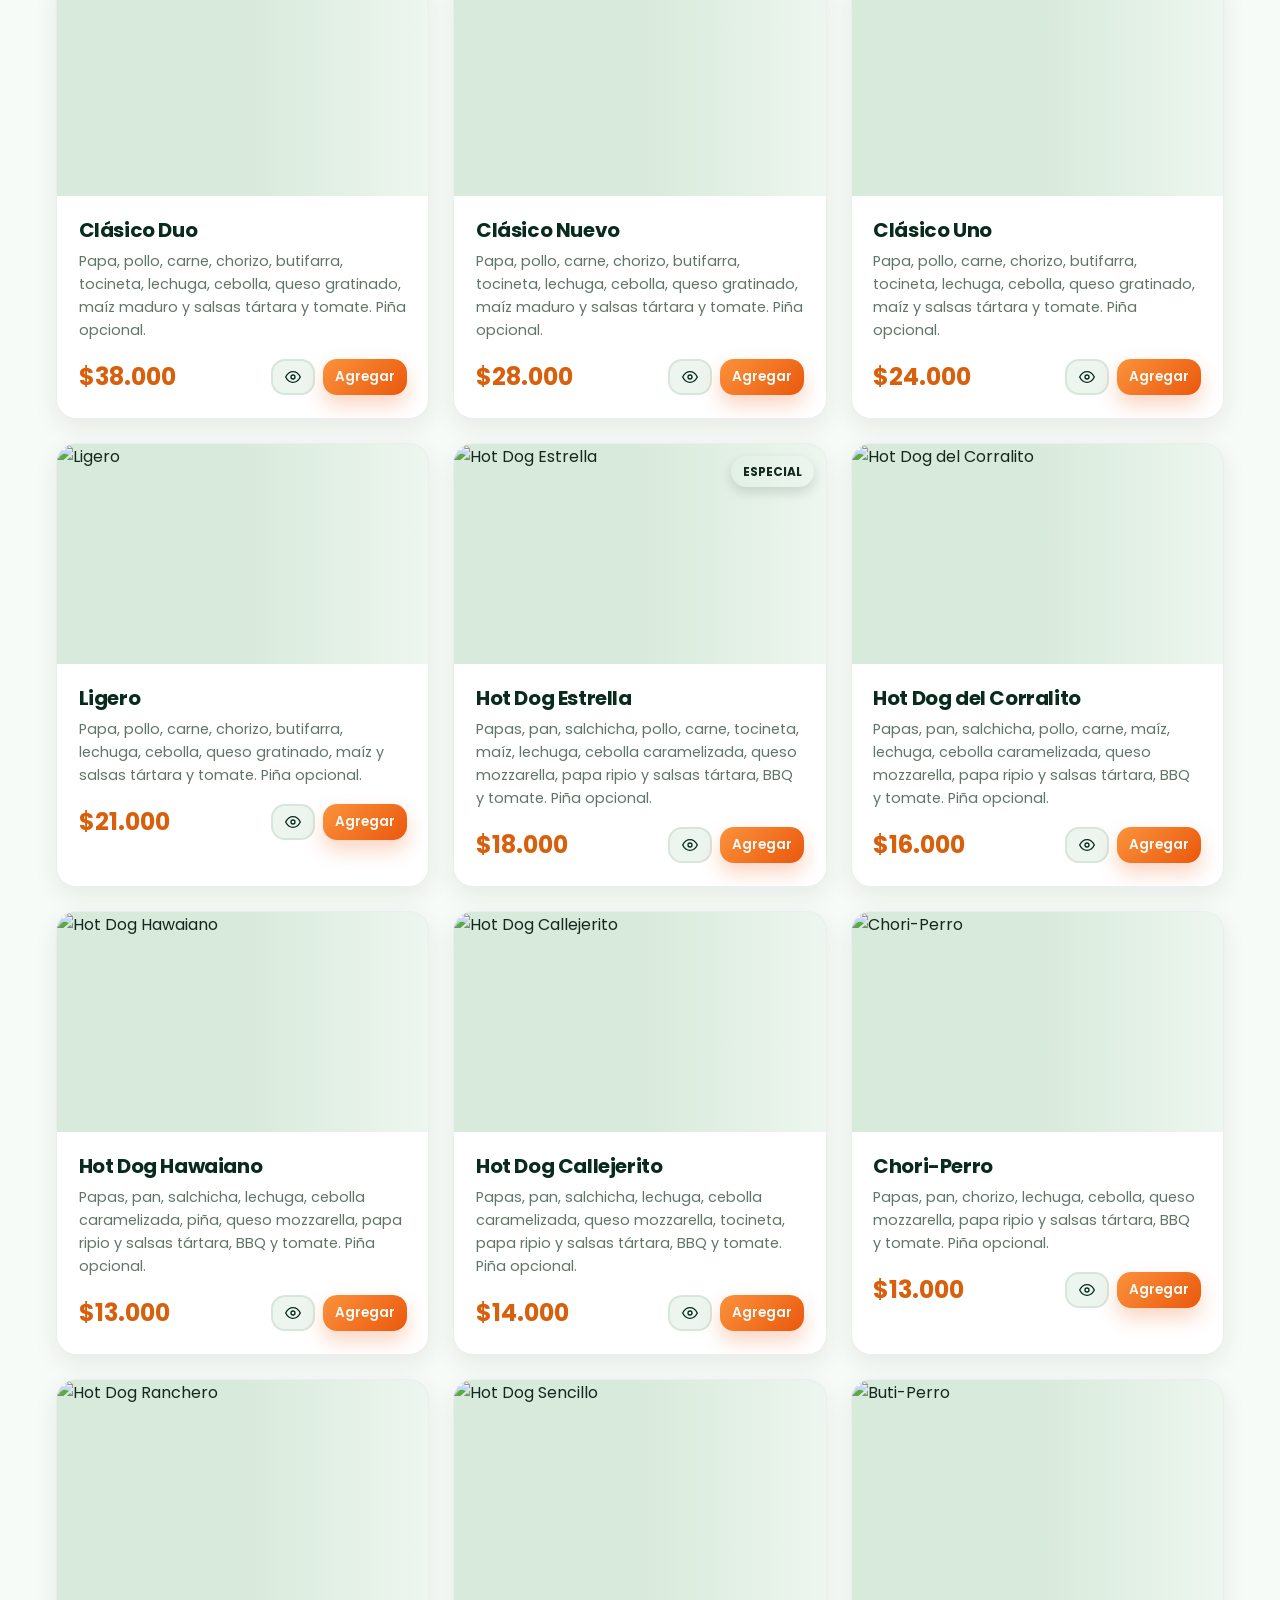
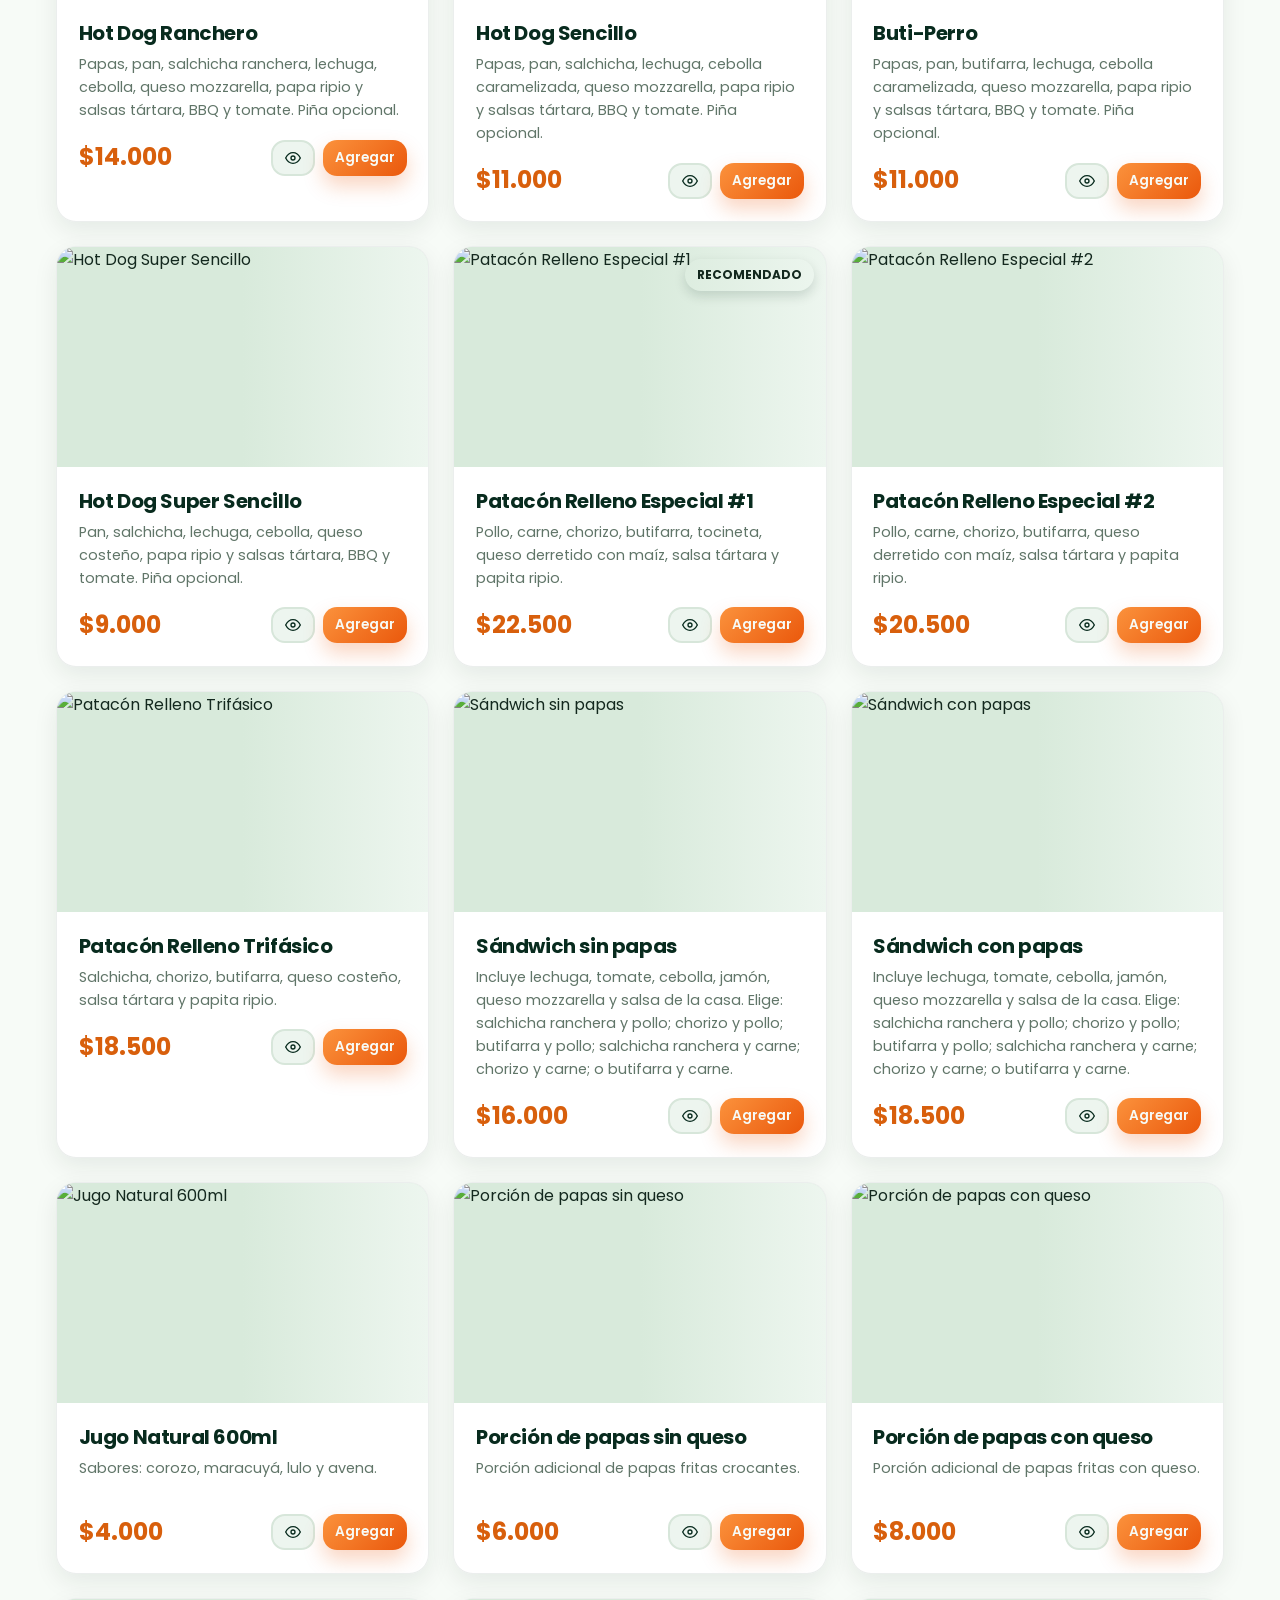
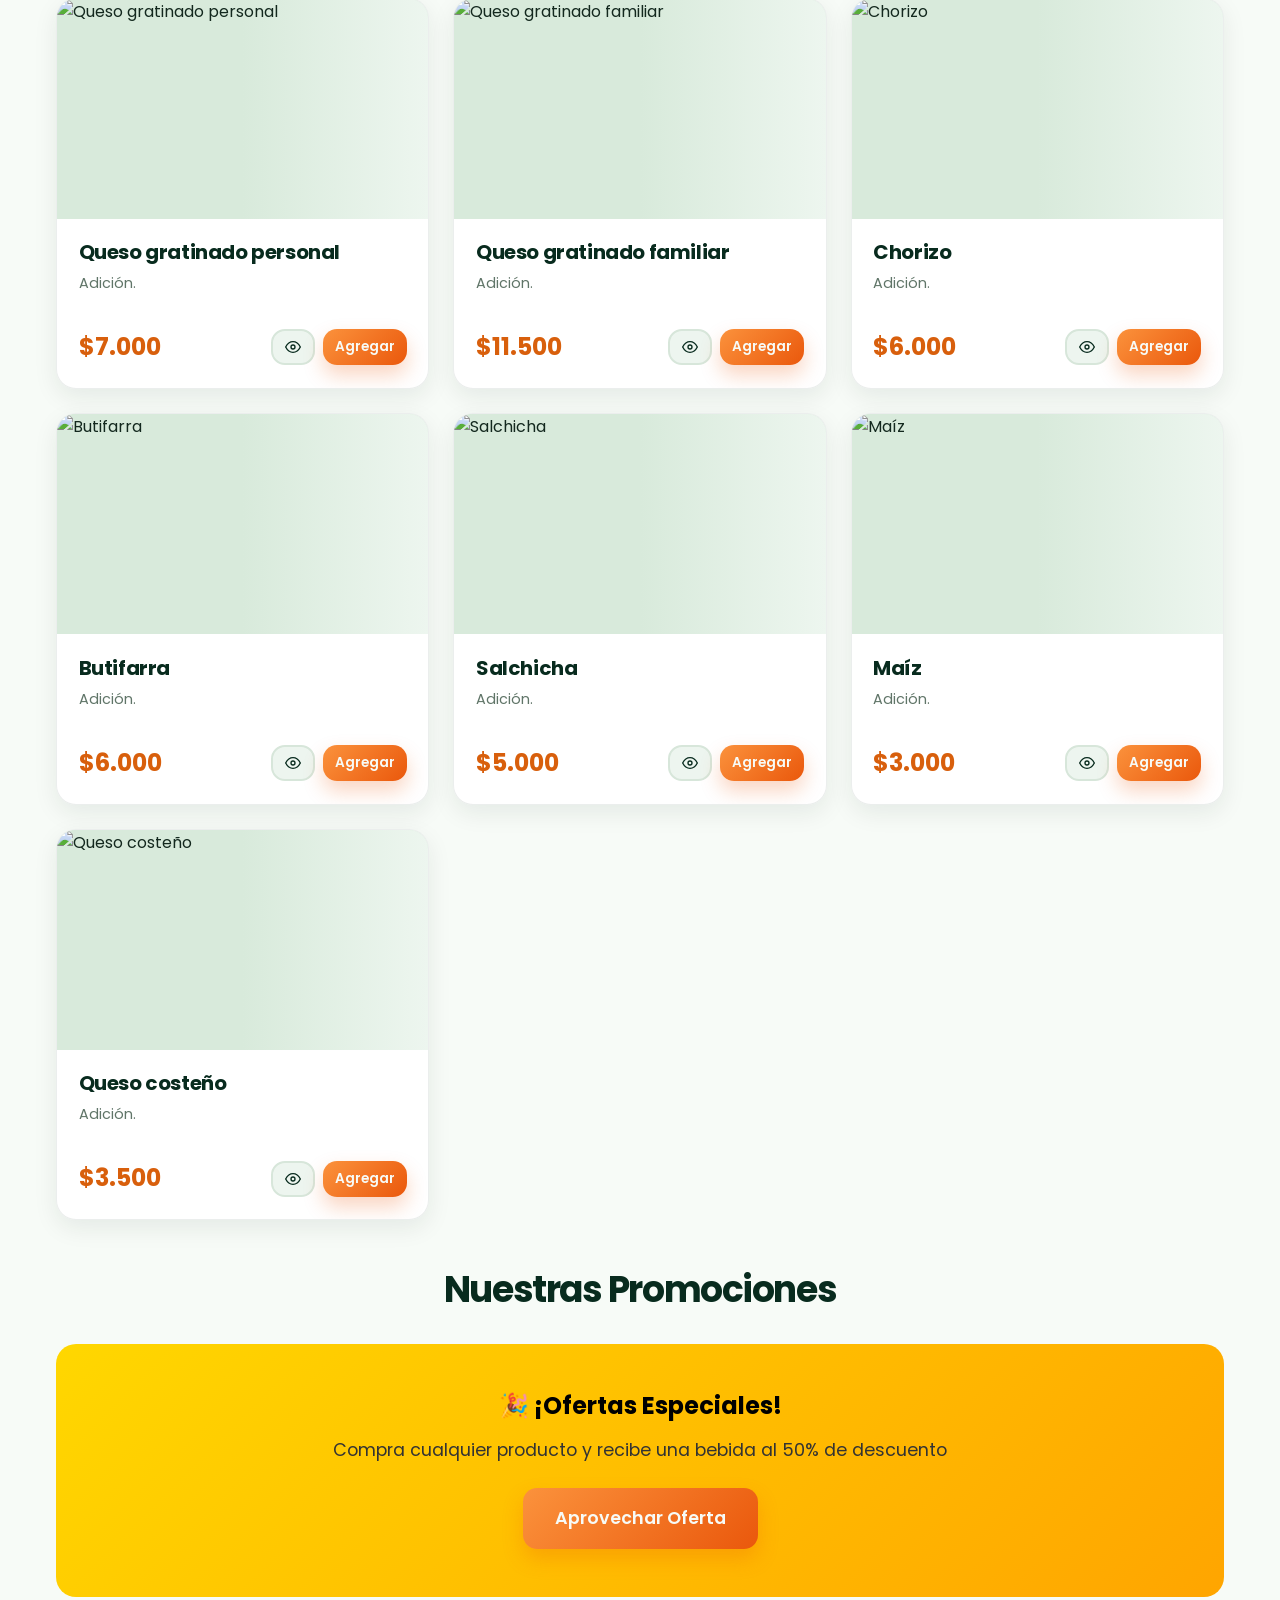
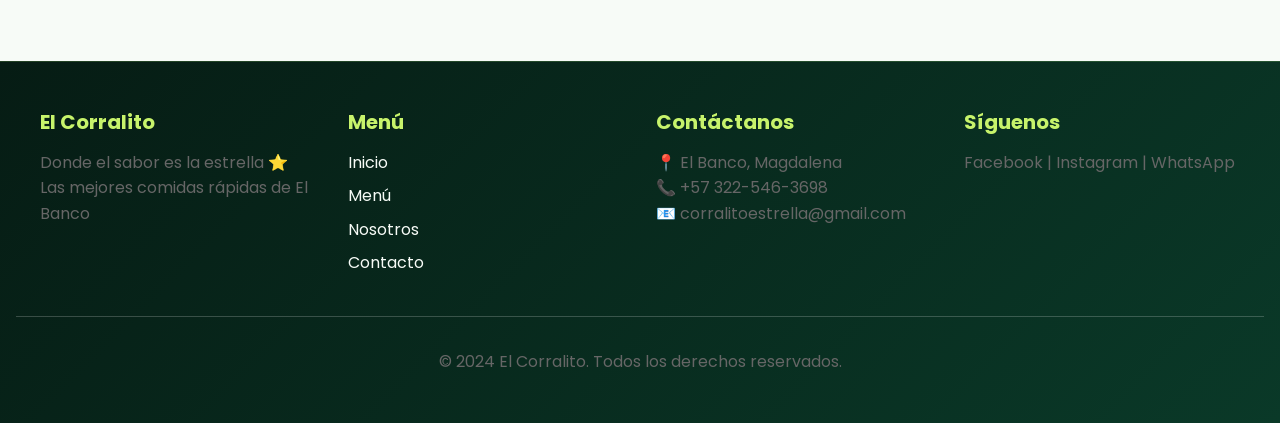
==== commit f77e9019: "feat(update) carga contenido" ====
--- a/index.html
+++ b/index.html
@@ -1,28 +1,55 @@
 <!DOCTYPE html>
 <html lang="es">
+
 <head>
   <meta charset="UTF-8">
   <meta name="viewport" content="width=device-width, initial-scale=1.0">
-  <meta name="description" content="El Corralito - Las mejores comidas rápidas de El Banco. Donde el sabor es la estrella ⭐">
+  <meta name="description"
+    content="El Corralito - Las mejores comidas rápidas de El Banco. Donde el sabor es la estrella ⭐">
   <meta name="keywords" content="comidas rápidas, hamburguesas, salchipapas, hot dogs, patacones, El Banco">
   <meta name="author" content="El Corralito">
-  
+
   <!-- Open Graph -->
-  <meta property="og:title" content="El Corralito - Donde el sabor es la estrella">
-  <meta property="og:description" content="Las mejores comidas rápidas de El Banco. Hamburguesas, salchipapas, hot dogs y más.">
+  <meta property="og:title" content="El Corralito - Donde el sabor es la estrella ⭐">
+  <meta property="og:description"
+    content="Las mejores comidas rápidas de El Banco. Hamburguesas, salchipapas, hot dogs y más.">
+
+  <meta property="og:image" content="https://menu.elcorralito.food/img/compartir.png">
+  <meta property="og:image:secure_url" content="https://menu.elcorralito.food/img/compartir.png">
+  <meta property="og:image:type" content="image/png">
+  <meta property="og:image:width" content="1200">
+  <meta property="og:image:height" content="630">
+
+  <meta property="og:url" content="https://menu.elcorralito.food/">
   <meta property="og:type" content="website">
-  <meta property="og:locale" content="es_ES">
-  
+  <meta property="og:site_name" content="El Corralito">
+  <meta property="og:locale" content="es_CO">
+
+  <!-- Twitter -->
+  <meta name="twitter:card" content="summary_large_image">
+  <meta name="twitter:title" content="El Corralito - Donde el sabor es la estrella ⭐">
+  <meta name="twitter:description" content="Las mejores comidas rápidas de El Banco.">
+  <meta name="twitter:image" content="https://menu.elcorralito.food/img/compartir.png">
+
   <link rel="icon" type="image/png" href="https://i.imgur.com/eVW6xcD.png">
   <link rel="apple-touch-icon" href="https://i.imgur.com/eVW6xcD.png">
   <title>El Corralito - Donde el sabor es la estrella ⭐</title>
-  
+
   <link rel="preconnect" href="https://fonts.googleapis.com">
   <link rel="preconnect" href="https://fonts.gstatic.com" crossorigin>
   <link href="https://fonts.googleapis.com/css2?family=Poppins:wght@400;500;600;700;800&display=swap" rel="stylesheet">
-  
+
   <link rel="stylesheet" href="css/styles.css">
 </head>
+<!-- Google tag (gtag.js) -->
+<script async src="https://www.googletagmanager.com/gtag/js?id=G-VNBC91SBXV"></script>
+<script>
+  window.dataLayer = window.dataLayer || [];
+  function gtag(){dataLayer.push(arguments);}
+  gtag('js', new Date());
+
+  gtag('config', 'G-VNBC91SBXV');
+</script>
 <body>
   <!-- Header -->
   <header>
@@ -31,19 +58,19 @@
         <img class="logo-icon" src="https://i.imgur.com/eVW6xcD.png" alt="Logo El Corralito" />
         <span>El Corralito</span>
       </div>
-      
+
       <nav id="nav-menu">
         <a href="index.html">Inicio</a>
         <a href="menu.html">Menú</a>
         <a href="nosotros.html">Nosotros</a>
         <a href="contacto.html">Contacto</a>
       </nav>
-      
+
       <button id="btn-carrito" class="btn-carrito" title="Ver carrito">
         🛒
         <span id="badge-carrito">0</span>
       </button>
-      
+
       <button id="btn-menu-mobile">☰</button>
     </div>
   </header>
@@ -117,15 +144,30 @@
     <!-- Productos Destacados -->
     <section class="container">
       <h2>Productos Destacados</h2>
-      <div id="contenedor-productos"></div>
+      <div id="contenedor-productos" aria-live="polite" aria-busy="true">
+        <article class="producto-card skeleton-card" aria-hidden="true">
+          <div class="producto-imagen"><span class="skeleton skeleton-imagen"></span></div>
+          <div class="skeleton-contenido"><span class="skeleton skeleton-linea skeleton-titulo"></span><span class="skeleton skeleton-linea"></span><span class="skeleton skeleton-linea skeleton-corta"></span><span class="skeleton skeleton-linea skeleton-pie"></span></div>
+        </article>
+        <article class="producto-card skeleton-card" aria-hidden="true">
+          <div class="producto-imagen"><span class="skeleton skeleton-imagen"></span></div>
+          <div class="skeleton-contenido"><span class="skeleton skeleton-linea skeleton-titulo"></span><span class="skeleton skeleton-linea"></span><span class="skeleton skeleton-linea skeleton-corta"></span><span class="skeleton skeleton-linea skeleton-pie"></span></div>
+        </article>
+        <article class="producto-card skeleton-card" aria-hidden="true">
+          <div class="producto-imagen"><span class="skeleton skeleton-imagen"></span></div>
+          <div class="skeleton-contenido"><span class="skeleton skeleton-linea skeleton-titulo"></span><span class="skeleton skeleton-linea"></span><span class="skeleton skeleton-linea skeleton-corta"></span><span class="skeleton skeleton-linea skeleton-pie"></span></div>
+        </article>
+      </div>
     </section>
 
     <!-- Promociones -->
     <section class="container">
       <h2>Nuestras Promociones</h2>
-      <div style="background: linear-gradient(135deg, #FFD700, #FFA500); padding: 3rem; border-radius: 20px; text-align: center; color: #000;">
+      <div
+        style="background: linear-gradient(135deg, #FFD700, #FFA500); padding: 3rem; border-radius: 20px; text-align: center; color: #000;">
         <h3 style="margin-bottom: 1rem;">🎉 ¡Ofertas Especiales!</h3>
-        <p style="font-size: 1.1rem; margin-bottom: 1.5rem; color: #333;">Compra cualquier producto y recibe una bebida al 50% de descuento</p>
+        <p style="font-size: 1.1rem; margin-bottom: 1.5rem; color: #333;">Compra cualquier producto y recibe una bebida
+          al 50% de descuento</p>
         <a href="menu.html" class="btn btn-primario btn-grande">Aprovechar Oferta</a>
       </div>
     </section>
@@ -168,4 +210,5 @@
   <script src="js/whatsapp.js"></script>
   <script src="js/app.js"></script>
 </body>
+
 </html>
--- a/css/styles.css
+++ b/css/styles.css
@@ -1129,6 +1129,51 @@
 }
 
 .producto-imagen { height: 220px; background: #d8eadb; }
+.producto-imagen .skeleton-imagen {
+  position: absolute;
+  inset: 0;
+  z-index: 0;
+}
+
+.producto-imagen-lazy {
+  position: relative;
+  z-index: 1;
+  display: block;
+  width: 100%;
+  height: 100%;
+  object-fit: cover;
+  opacity: 0;
+  transition: opacity 0.25s ease;
+}
+
+.producto-imagen-lazy.cargada { opacity: 1; }
+
+.skeleton {
+  display: block;
+  overflow: hidden;
+  background: linear-gradient(90deg, #d8eadb 25%, #edf6ef 50%, #d8eadb 75%);
+  background-size: 200% 100%;
+  animation: skeleton-brillo 1.2s ease-in-out infinite;
+}
+
+.skeleton-card {
+  overflow: hidden;
+  pointer-events: none;
+}
+
+.skeleton-contenido { padding: 1.35rem; }
+.skeleton-linea { height: 1rem; margin-bottom: 0.85rem; border-radius: 999px; }
+.skeleton-titulo { width: 62%; height: 1.35rem; }
+.skeleton-corta { width: 48%; }
+.skeleton-pie { width: 78%; height: 2.5rem; margin-top: 1.3rem; margin-bottom: 0; }
+
+@keyframes skeleton-brillo {
+  to { background-position: -200% 0; }
+}
+
+@media (prefers-reduced-motion: reduce) {
+  .skeleton { animation: none; }
+}
 .producto-body { padding: 1.35rem; }
 .producto-nombre { color: var(--color-primario); letter-spacing: -0.02em; }
 .producto-descripcion { color: #607568; }
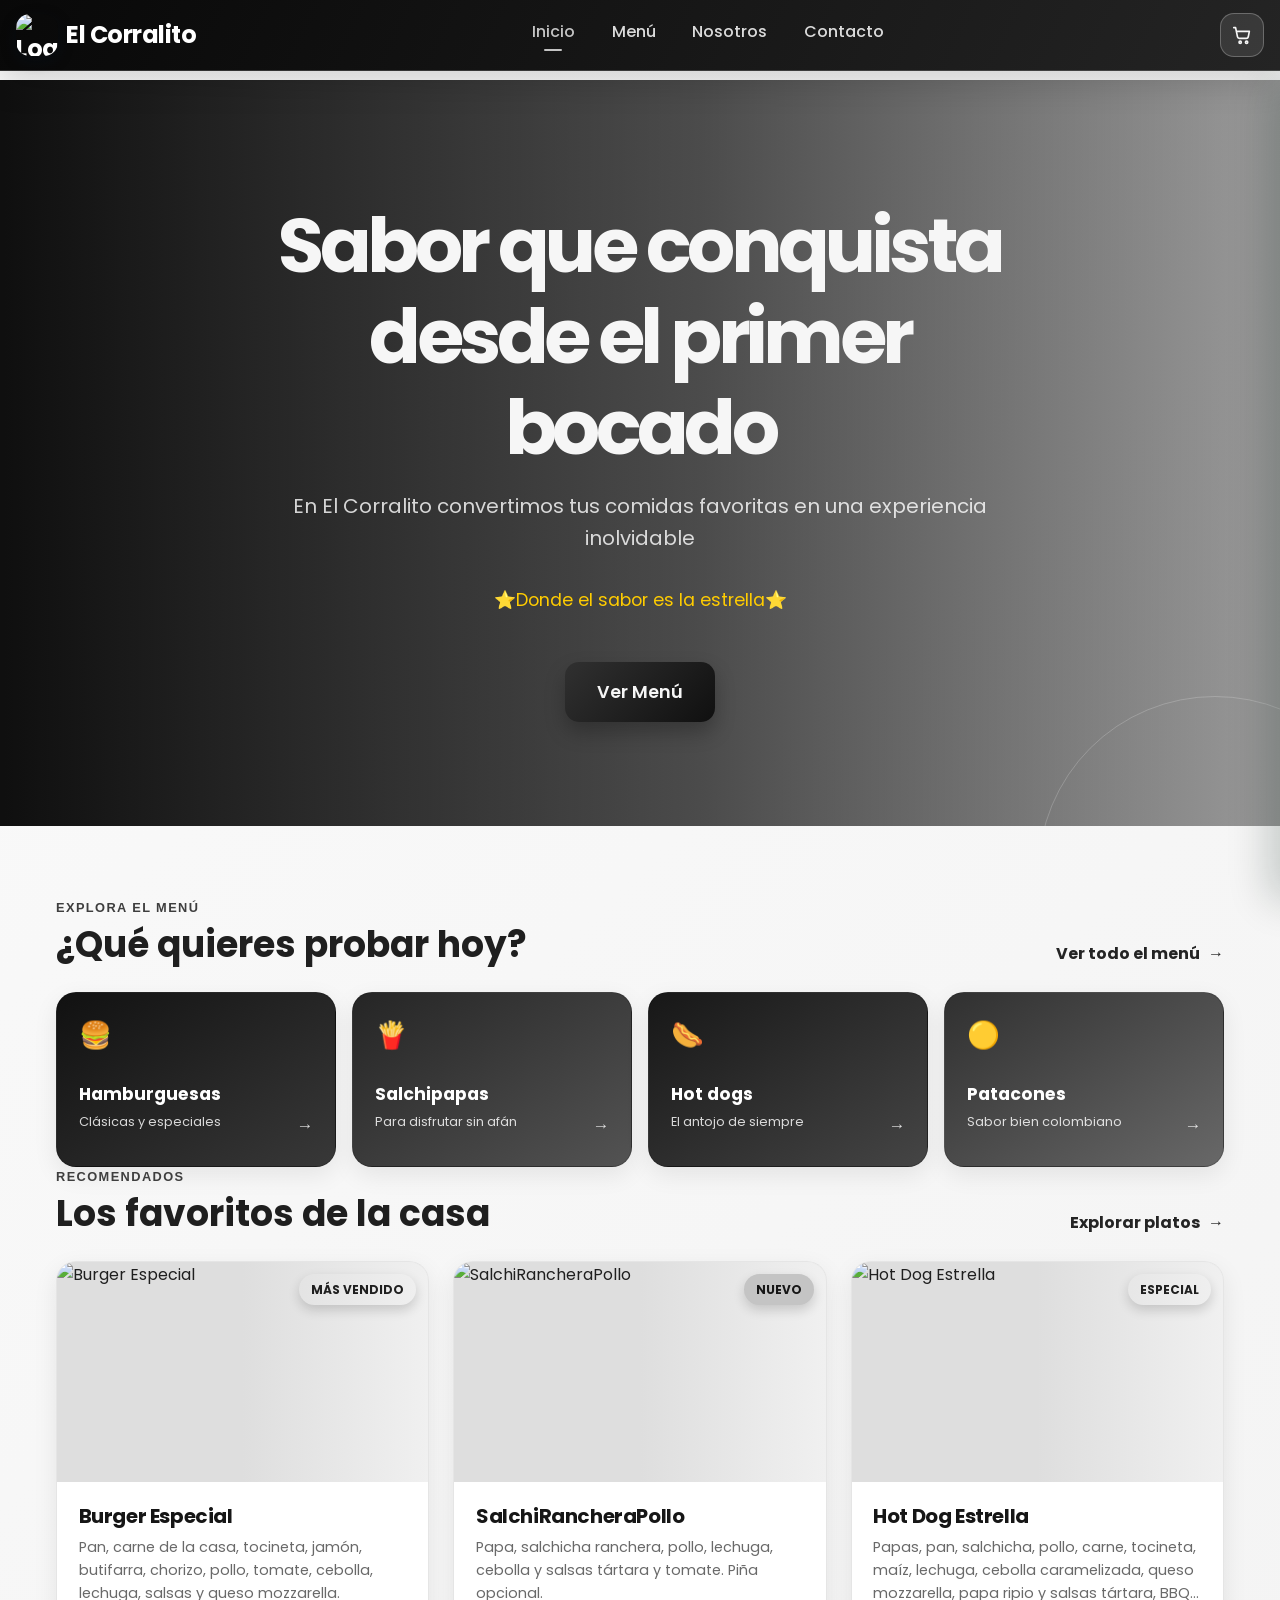
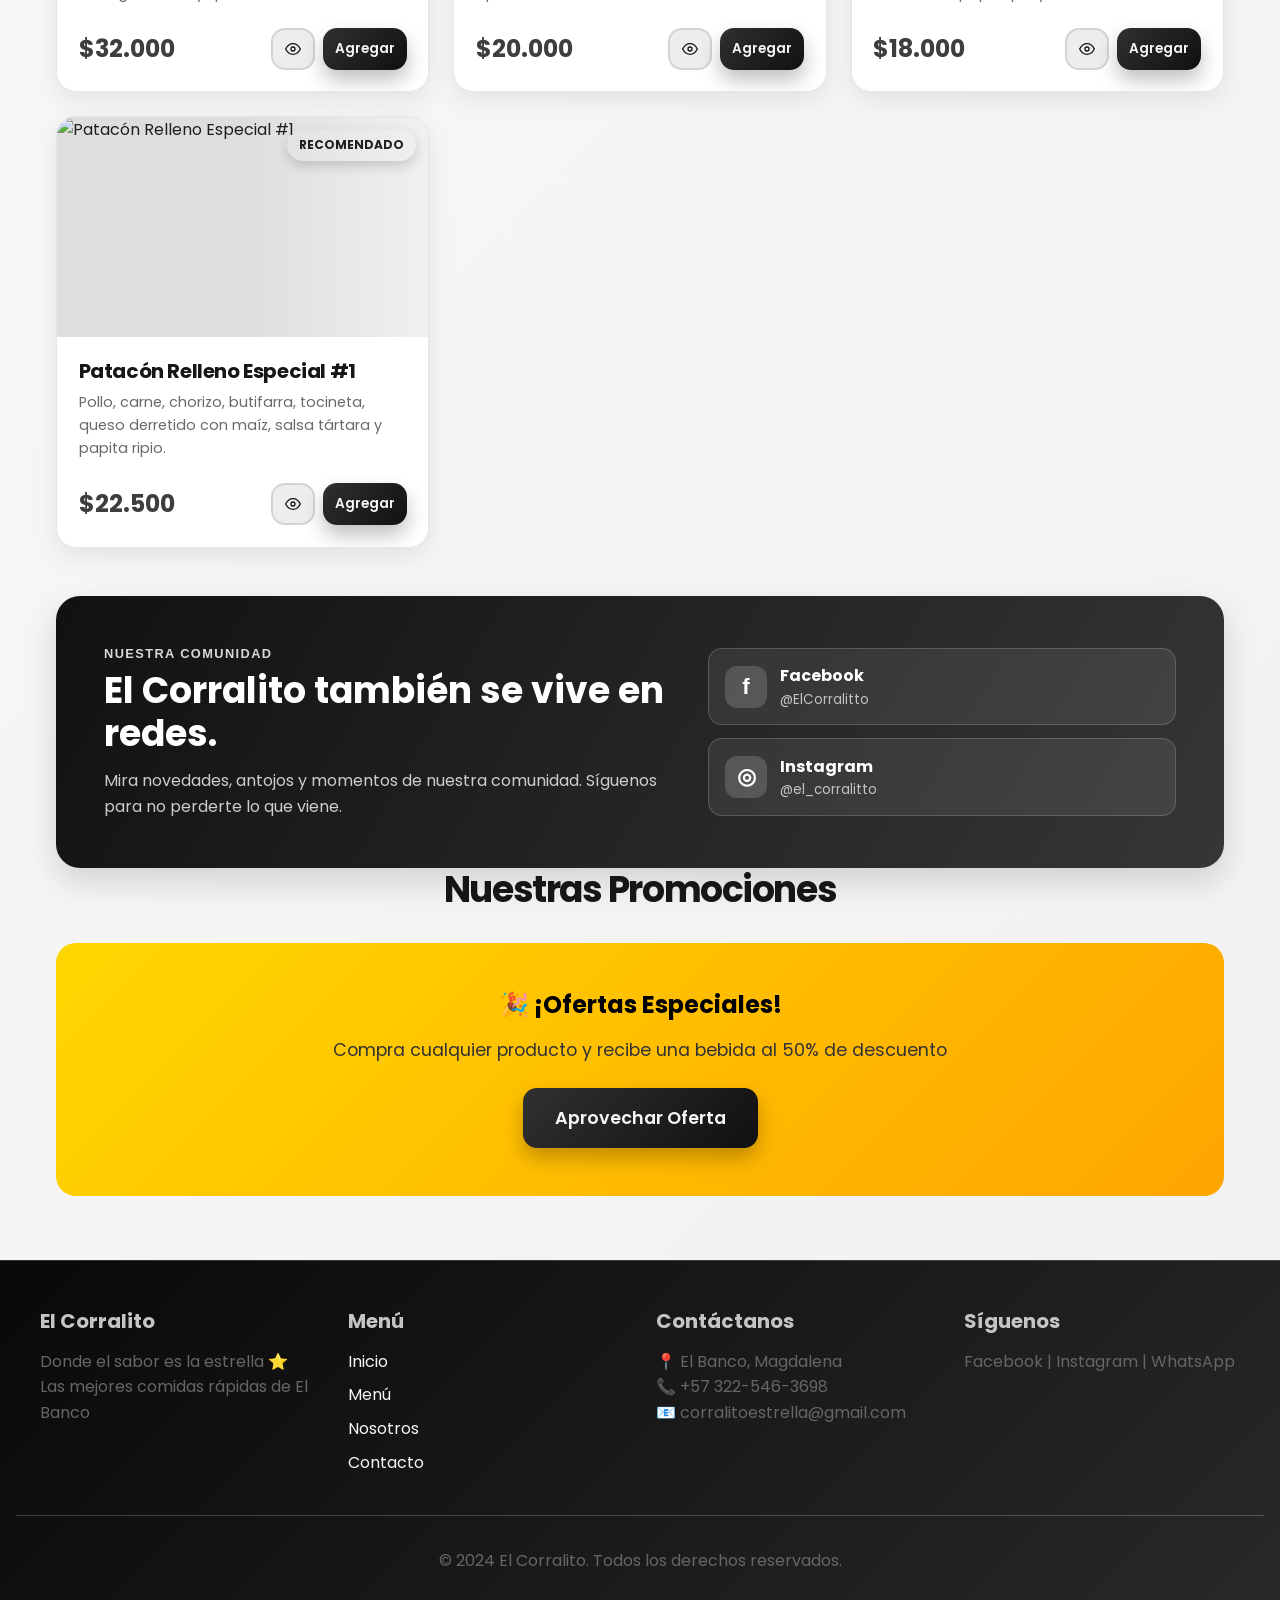
==== commit db5ddf21: "feat(update) color de pagina" ====
--- a/index.html
+++ b/index.html
@@ -50,7 +50,7 @@
 
   gtag('config', 'G-VNBC91SBXV');
 </script>
-<body>
+<body data-pagina="inicio">
   <!-- Header -->
   <header>
     <div class="header-container">
@@ -59,19 +59,23 @@
         <span>El Corralito</span>
       </div>
 
-      <nav id="nav-menu">
-        <a href="index.html">Inicio</a>
+      <nav id="nav-menu" aria-label="Navegación principal">
+        <a href="index.html" aria-current="page">Inicio</a>
         <a href="menu.html">Menú</a>
         <a href="nosotros.html">Nosotros</a>
         <a href="contacto.html">Contacto</a>
       </nav>
 
-      <button id="btn-carrito" class="btn-carrito" title="Ver carrito">
-        🛒
+      <button id="btn-carrito" class="btn-carrito" type="button" title="Ver carrito" aria-label="Abrir carrito" aria-controls="carrito-lateral" aria-expanded="false">
+        <svg class="icono-carrito" viewBox="0 0 24 24" aria-hidden="true" focusable="false">
+          <path d="M3 4h2l2.1 10.1a2 2 0 0 0 2 1.6h7.8a2 2 0 0 0 1.9-1.4L20 8H7"></path>
+          <circle cx="10" cy="20" r="1.25"></circle>
+          <circle cx="17" cy="20" r="1.25"></circle>
+        </svg>
         <span id="badge-carrito">0</span>
       </button>
 
-      <button id="btn-menu-mobile">☰</button>
+      <button id="btn-menu-mobile" type="button" aria-label="Abrir menú de navegación" aria-controls="nav-menu" aria-expanded="false">☰</button>
     </div>
   </header>
 
@@ -106,44 +110,38 @@
 
     <!-- Categorías Destacadas -->
     <section class="container">
-      <h2>Nuestras Categorías</h2>
-      <div class="filtros">
-        <button class="filtro-btn activo" data-categoria="Todos" onclick="app.filtrarPorCategoria('Todos')">
-          Todos
-        </button>
-        <button class="filtro-btn" data-categoria="Hamburguesas" onclick="app.filtrarPorCategoria('Hamburguesas')">
-          🍔 Hamburguesas
-        </button>
-        <button class="filtro-btn" data-categoria="Salchipapas" onclick="app.filtrarPorCategoria('Salchipapas')">
-          🍟 Salchipapas
-        </button>
-        <button class="filtro-btn" data-categoria="Hot Dogs" onclick="app.filtrarPorCategoria('Hot Dogs')">
-          🌭 Hot Dogs
-        </button>
-        <button class="filtro-btn" data-categoria="Patacones" onclick="app.filtrarPorCategoria('Patacones')">
-          🟡 Patacones
-        </button>
-        <button class="filtro-btn" data-categoria="Picadas" onclick="app.filtrarPorCategoria('Picadas')">
-          🍽️ Picadas
-        </button>
-        <button class="filtro-btn" data-categoria="Desgranados" onclick="app.filtrarPorCategoria('Desgranados')">
-          Desgranados
-        </button>
-        <button class="filtro-btn" data-categoria="Sándwich" onclick="app.filtrarPorCategoria('Sándwich')">
-          Sándwiches
-        </button>
-        <button class="filtro-btn" data-categoria="Bebidas" onclick="app.filtrarPorCategoria('Bebidas')">
-          🥤 Bebidas
-        </button>
-        <button class="filtro-btn" data-categoria="Adiciones" onclick="app.filtrarPorCategoria('Adiciones')">
-          Adiciones
-        </button>
+      <div class="seccion-encabezado">
+        <div>
+          <p class="seccion-eyebrow">Explora el menú</p>
+          <h2>¿Qué quieres probar hoy?</h2>
+        </div>
+        <a class="enlace-ver-menu" href="menu.html">Ver todo el menú <span aria-hidden="true">→</span></a>
+      </div>
+      <div class="categoria-grid">
+        <a class="categoria-destacada categoria-hamburguesas" href="menu.html?categoria=Hamburguesas">
+          <span class="categoria-icono" aria-hidden="true">🍔</span><strong>Hamburguesas</strong><span>Clásicas y especiales <b aria-hidden="true">→</b></span>
+        </a>
+        <a class="categoria-destacada categoria-salchipapas" href="menu.html?categoria=Salchipapas">
+          <span class="categoria-icono" aria-hidden="true">🍟</span><strong>Salchipapas</strong><span>Para disfrutar sin afán <b aria-hidden="true">→</b></span>
+        </a>
+        <a class="categoria-destacada categoria-perros" href="menu.html?categoria=Hot%20Dogs">
+          <span class="categoria-icono" aria-hidden="true">🌭</span><strong>Hot dogs</strong><span>El antojo de siempre <b aria-hidden="true">→</b></span>
+        </a>
+        <a class="categoria-destacada categoria-patacones" href="menu.html?categoria=Patacones">
+          <span class="categoria-icono" aria-hidden="true">🟡</span><strong>Patacones</strong><span>Sabor bien colombiano <b aria-hidden="true">→</b></span>
+        </a>
       </div>
     </section>
 
     <!-- Productos Destacados -->
     <section class="container">
-      <h2>Productos Destacados</h2>
+      <div class="seccion-encabezado">
+        <div>
+          <p class="seccion-eyebrow">Recomendados</p>
+          <h2>Los favoritos de la casa</h2>
+        </div>
+        <a class="enlace-ver-menu" href="menu.html">Explorar platos <span aria-hidden="true">→</span></a>
+      </div>
       <div id="contenedor-productos" aria-live="polite" aria-busy="true">
         <article class="producto-card skeleton-card" aria-hidden="true">
           <div class="producto-imagen"><span class="skeleton skeleton-imagen"></span></div>
@@ -160,6 +158,20 @@
       </div>
     </section>
 
+    <section class="container">
+      <div class="social-inicio">
+        <div class="social-inicio-texto">
+          <p class="seccion-eyebrow">Nuestra comunidad</p>
+          <h2>El Corralito también se vive en redes.</h2>
+          <p>Mira novedades, antojos y momentos de nuestra comunidad. Síguenos para no perderte lo que viene.</p>
+        </div>
+        <div class="social-enlaces">
+          <a class="social-enlace social-facebook" href="https://www.facebook.com/ElCorralitto/" target="_blank" rel="noopener noreferrer"><span aria-hidden="true">f</span><strong>Facebook</strong><small>@ElCorralitto</small></a>
+          <a class="social-enlace social-instagram" href="https://www.instagram.com/el_corralitto/" target="_blank" rel="noopener noreferrer"><span aria-hidden="true">◎</span><strong>Instagram</strong><small>@el_corralitto</small></a>
+        </div>
+      </div>
+    </section>
+
     <!-- Promociones -->
     <section class="container">
       <h2>Nuestras Promociones</h2>
--- a/css/styles.css
+++ b/css/styles.css
@@ -4,17 +4,17 @@
  */
 
 :root {
-  --color-primario: #082b1e;
-  --color-secundario: #c7f36b;
-  --color-acento: #f97316;
-  --color-fondo: #f7fbf7;
-  --color-texto: #13281e;
-  --color-gris: #edf5ef;
-  --color-gris-claro: #e3eee6;
-  --color-borde: #d7e6da;
-  --sombra-suave: 0 8px 24px rgba(8, 43, 30, 0.08);
-  --sombra-media: 0 14px 32px rgba(8, 43, 30, 0.14);
-  --sombra-fuerte: 0 24px 48px rgba(8, 43, 30, 0.2);
+  --color-primario: #161616;
+  --color-secundario: #c4c4c4;
+  --color-acento: #242424;
+  --color-fondo: #f6f6f6;
+  --color-texto: #1f1f1f;
+  --color-gris: #ededed;
+  --color-gris-claro: #e1e1e1;
+  --color-borde: #d4d4d4;
+  --sombra-suave: 0 8px 24px rgba(0, 0, 0, 0.08);
+  --sombra-media: 0 14px 32px rgba(0, 0, 0, 0.14);
+  --sombra-fuerte: 0 24px 48px rgba(0, 0, 0, 0.2);
   --radio: 16px;
   --radio-grande: 24px;
   --transicion: 0.3s cubic-bezier(0.4, 0, 0.2, 1);
@@ -1174,6 +1174,128 @@
 @media (prefers-reduced-motion: reduce) {
   .skeleton { animation: none; }
 }
+
+/* Menú: lectura rápida y controles cómodos */
+#nav-menu a[aria-current="page"] {
+  color: var(--color-secundario);
+  opacity: 1;
+}
+
+#nav-menu a[aria-current="page"]::after {
+  content: '';
+  display: block;
+  width: 18px;
+  height: 2px;
+  margin: 0.25rem auto 0;
+  border-radius: 99px;
+  background: var(--color-secundario);
+}
+
+.menu-principal { padding-top: clamp(2.25rem, 5vw, 4rem); }
+
+.menu-encabezado {
+  max-width: 680px;
+  margin: 0 auto 2rem;
+  text-align: center;
+}
+
+.menu-eyebrow {
+  margin-bottom: 0.4rem;
+  color: #d85f0c;
+  font-size: 0.82rem;
+  font-weight: 800;
+  letter-spacing: 0.1em;
+  text-transform: uppercase;
+}
+
+.menu-encabezado h1 {
+  margin-bottom: 0.7rem;
+  color: var(--color-primario);
+  font-size: clamp(2rem, 4vw, 3.1rem);
+  letter-spacing: -0.05em;
+}
+
+.menu-encabezado p:last-child { color: #607568; }
+
+.buscador-container {
+  max-width: 620px;
+  margin: 0 auto 1.25rem;
+}
+
+.buscador-container label {
+  margin: 0 0 0.55rem 0.2rem;
+  color: var(--color-primario);
+  font-size: 0.9rem;
+}
+
+#buscador {
+  max-width: none;
+  min-height: 54px;
+  padding-left: 1.2rem;
+}
+
+.contador-productos {
+  min-height: 1.4rem;
+  margin: 0.6rem 0 0 0.2rem;
+  color: #607568;
+  font-size: 0.84rem;
+}
+
+.filtros {
+  justify-content: flex-start;
+  flex-wrap: nowrap;
+  overflow-x: auto;
+  margin: 0 -0.25rem 2.25rem;
+  padding: 0.25rem;
+  scrollbar-width: none;
+}
+
+.filtros::-webkit-scrollbar { display: none; }
+.filtro-btn { flex: 0 0 auto; min-height: 44px; }
+
+.producto-card {
+  display: flex;
+  flex-direction: column;
+}
+
+.producto-body {
+  display: flex;
+  flex: 1;
+  flex-direction: column;
+}
+
+.producto-descripcion {
+  display: -webkit-box;
+  overflow: hidden;
+  -webkit-box-orient: vertical;
+  -webkit-line-clamp: 3;
+}
+
+.producto-footer { margin-top: auto; padding-top: 0.45rem; }
+.producto-acciones { align-items: stretch; }
+.producto-acciones .btn { min-height: 42px; }
+.producto-acciones .btn-secundario { min-width: 42px; }
+
+button:focus-visible,
+a:focus-visible,
+input:focus-visible,
+textarea:focus-visible,
+select:focus-visible {
+  outline: 3px solid rgba(249, 115, 22, 0.5);
+  outline-offset: 3px;
+}
+
+@media (max-width: 560px) {
+  #contenedor-productos { grid-template-columns: repeat(2, minmax(0, 1fr)); gap: 0.8rem; }
+  .producto-imagen { height: 150px; }
+  .producto-body { padding: 1rem; }
+  .producto-nombre { font-size: 1rem; }
+  .producto-descripcion { min-height: 0; font-size: 0.78rem; -webkit-line-clamp: 3; }
+  .producto-footer { align-items: flex-start; flex-direction: column; gap: 0.65rem; }
+  .producto-precio { font-size: 1.15rem; }
+  .producto-acciones { width: 100%; }
+  .producto-acciones .btn { padding: 8px; }
+}
 .producto-body { padding: 1.35rem; }
 .producto-nombre { color: var(--color-primario); letter-spacing: -0.02em; }
 .producto-descripcion { color: #607568; }
@@ -1293,3 +1415,240 @@
   .espacio-imagen { min-height: 320px; }
   .espacio-contenido { padding: 0; }
 }
+
+/* Ajustes finales para las tarjetas compactas en teléfonos. */
+@media (max-width: 560px) {
+  .producto-body { padding: 1rem; }
+}
+
+/* Identidad visual: azul profundo, superficies claras y acentos cálidos. */
+body {
+  background:
+    radial-gradient(circle at 8% 0%, rgba(171, 202, 232, 0.34), transparent 25rem),
+    var(--color-fondo);
+}
+
+header {
+  background: linear-gradient(115deg, #102a43, #1b3d61);
+  border-bottom-color: rgba(240, 180, 77, 0.22);
+}
+
+.logo { color: #fff; }
+.logo-icon { box-shadow: 0 5px 15px rgba(5, 20, 35, 0.3); }
+#badge-carrito { box-shadow: 0 3px 10px rgba(201, 88, 61, 0.42); }
+
+.hero {
+  background:
+    radial-gradient(circle at 82% 18%, rgba(108, 173, 220, 0.36), transparent 19rem),
+    radial-gradient(circle at 10% 90%, rgba(240, 180, 77, 0.18), transparent 20rem),
+    linear-gradient(125deg, #0b2239, #163b5f 58%, #22547a);
+}
+
+.hero::after { border-color: rgba(240, 180, 77, 0.28); }
+
+.hero-inicio {
+  background:
+    linear-gradient(90deg, rgba(8, 29, 49, 0.94) 0%, rgba(10, 35, 58, 0.74) 55%, rgba(11, 43, 69, 0.46) 100%),
+    url('../img/restaurante-el-corralito.png') center 48% / cover no-repeat;
+}
+
+.btn-primario {
+  background: linear-gradient(135deg, #cf674b, #b94932);
+  box-shadow: 0 10px 20px rgba(185, 73, 50, 0.24);
+}
+
+.btn-primario:hover {
+  background: linear-gradient(135deg, #dc795d, #c04c35);
+  box-shadow: 0 14px 26px rgba(185, 73, 50, 0.32);
+}
+
+.filtro-btn {
+  border-color: #d8e2ed;
+  background: rgba(255, 255, 255, 0.86);
+  color: #24425e;
+}
+
+.filtro-btn:hover { border-color: #6d91b5; color: #16324f; }
+.filtro-btn.activo { border-color: #16324f; background: #16324f; }
+
+#buscador,
+input,
+textarea,
+select { border-color: #d8e2ed; }
+
+#buscador:focus {
+  border-color: rgba(201, 88, 61, 0.76);
+  box-shadow: 0 0 0 4px rgba(201, 88, 61, 0.13);
+}
+
+.menu-eyebrow,
+.espacio-eyebrow,
+.producto-precio { color: #b94c34; }
+.menu-encabezado p:last-child,
+.contador-productos,
+.producto-descripcion,
+.espacio-contenido > p:not(.espacio-eyebrow) { color: #597086; }
+
+.producto-card {
+  border-color: rgba(22, 50, 79, 0.1);
+  background: rgba(255, 255, 255, 0.94);
+}
+
+.producto-imagen { background: #dbe8f3; }
+.skeleton { background: linear-gradient(90deg, #dbe8f3 25%, #edf4fa 50%, #dbe8f3 75%); background-size: 200% 100%; }
+.etiqueta { box-shadow: 0 5px 12px rgba(22, 50, 79, 0.17); }
+
+footer {
+  background: linear-gradient(135deg, #0b2239, #163a5c);
+  border-top-color: rgba(240, 180, 77, 0.18);
+}
+
+#carrito-lateral,
+#formulario,
+.formulario-dialog { background: #fbfcfe; }
+
+button:focus-visible,
+a:focus-visible,
+input:focus-visible,
+textarea:focus-visible,
+select:focus-visible { outline-color: rgba(201, 88, 61, 0.54); }
+
+/* Identidad El Corralito: negro vegetal y verde naturaleza. */
+body {
+  background:
+    radial-gradient(circle at 8% 0%, rgba(199, 215, 106, 0.19), transparent 25rem),
+    var(--color-fondo);
+}
+
+header { background: linear-gradient(115deg, #0b1711, #183a2a); border-bottom-color: rgba(199, 215, 106, 0.2); }
+.hero { background: radial-gradient(circle at 82% 18%, rgba(89, 143, 94, 0.38), transparent 19rem), radial-gradient(circle at 10% 90%, rgba(199, 215, 106, 0.17), transparent 20rem), linear-gradient(125deg, #09130d, #143725 58%, #225339); }
+.hero::after { border-color: rgba(199, 215, 106, 0.25); }
+.hero-inicio { background: linear-gradient(90deg, rgba(5, 17, 10, 0.94) 0%, rgba(10, 33, 21, 0.75) 55%, rgba(20, 57, 37, 0.46) 100%), url('../img/restaurante-el-corralito.png') center 48% / cover no-repeat; }
+
+.btn-primario { background: linear-gradient(135deg, #dd7548, #bd4b2e); box-shadow: 0 10px 20px rgba(189, 75, 46, 0.25); }
+.btn-primario:hover { background: linear-gradient(135deg, #e98960, #c95838); box-shadow: 0 14px 26px rgba(189, 75, 46, 0.32); }
+
+.filtro-btn { border-color: #d5e1d4; color: #234936; }
+.filtro-btn:hover { border-color: #719b76; color: #102a20; }
+.filtro-btn.activo { border-color: #102a20; background: #102a20; }
+#buscador, input, textarea, select { border-color: #d5e1d4; }
+#buscador:focus { border-color: rgba(212, 101, 56, 0.76); box-shadow: 0 0 0 4px rgba(212, 101, 56, 0.13); }
+
+.menu-eyebrow, .espacio-eyebrow, .producto-precio, .seccion-eyebrow { color: #b84f2f; }
+.menu-encabezado p:last-child, .contador-productos, .producto-descripcion, .espacio-contenido > p:not(.espacio-eyebrow) { color: #5b7161; }
+.producto-card { border-color: rgba(16, 42, 32, 0.1); }
+.producto-imagen { background: #dce8d9; }
+.skeleton { background: linear-gradient(90deg, #dce8d9 25%, #edf4ea 50%, #dce8d9 75%); background-size: 200% 100%; }
+.etiqueta { box-shadow: 0 5px 12px rgba(16, 42, 32, 0.17); }
+footer { background: linear-gradient(135deg, #09150e, #173826); border-top-color: rgba(199, 215, 106, 0.17); }
+#carrito-lateral, #formulario, .formulario-dialog { background: #fbfdf9; }
+button:focus-visible, a:focus-visible, input:focus-visible, textarea:focus-visible, select:focus-visible { outline-color: rgba(212, 101, 56, 0.55); }
+
+/* Inicio: categorías y comunidad. */
+.seccion-encabezado {
+  display: flex;
+  align-items: end;
+  justify-content: space-between;
+  gap: 1rem;
+  margin-bottom: 1.6rem;
+}
+
+.seccion-encabezado h2 { margin: 0; text-align: left; }
+.seccion-eyebrow { margin-bottom: 0.3rem; font-size: 0.8rem; font-weight: 800; letter-spacing: 0.11em; text-transform: uppercase; }
+.enlace-ver-menu { flex: 0 0 auto; color: #234936; font-weight: 700; }
+.enlace-ver-menu span { margin-left: 0.3rem; transition: transform var(--transicion); }
+.enlace-ver-menu:hover span { display: inline-block; transform: translateX(4px); }
+
+.categoria-grid { display: grid; grid-template-columns: repeat(4, minmax(0, 1fr)); gap: 1rem; }
+.categoria-destacada {
+  min-height: 175px;
+  padding: 1.35rem;
+  border: 1px solid rgba(16, 42, 32, 0.1);
+  border-radius: 20px;
+  color: #fff;
+  box-shadow: var(--sombra-suave);
+  transition: transform var(--transicion), box-shadow var(--transicion);
+}
+.categoria-destacada:hover { color: #fff; transform: translateY(-5px); box-shadow: var(--sombra-media); }
+.categoria-destacada strong, .categoria-destacada span { display: block; }
+.categoria-icono { margin-bottom: 1.5rem; font-size: 1.65rem; }
+.categoria-destacada strong { margin-bottom: 0.25rem; font-size: 1.08rem; }
+.categoria-destacada span:last-child { color: rgba(255,255,255,0.82); font-size: 0.8rem; }
+.categoria-destacada b { float: right; font-size: 1.05rem; }
+.categoria-hamburguesas { background: linear-gradient(145deg, #173826, #295d3b); }
+.categoria-salchipapas { background: linear-gradient(145deg, #26311e, #52632f); }
+.categoria-perros { background: linear-gradient(145deg, #182f26, #35644b); }
+.categoria-patacones { background: linear-gradient(145deg, #473823, #79602d); }
+
+.social-inicio {
+  display: grid;
+  grid-template-columns: minmax(0, 1.1fr) minmax(300px, 0.9fr);
+  gap: 2rem;
+  align-items: center;
+  padding: clamp(1.5rem, 4vw, 3rem);
+  border-radius: 24px;
+  background: linear-gradient(120deg, #102a20, #1d4a33);
+  box-shadow: var(--sombra-media);
+}
+.social-inicio h2 { margin-bottom: 0.8rem; color: #fff; text-align: left; }
+.social-inicio-texto > p:last-child { color: rgba(255,255,255,0.78); }
+.social-inicio .seccion-eyebrow { color: #d9e789; }
+.social-enlaces { display: grid; gap: 0.8rem; }
+.social-enlace { display: grid; grid-template-columns: 42px 1fr; column-gap: 0.8rem; align-items: center; padding: 0.9rem 1rem; border: 1px solid rgba(255,255,255,0.17); border-radius: 14px; background: rgba(255,255,255,0.08); color: #fff; }
+.social-enlace:hover { color: #fff; background: rgba(255,255,255,0.15); }
+.social-enlace > span { grid-row: span 2; display: grid; width: 42px; height: 42px; place-items: center; border-radius: 12px; background: rgba(255,255,255,0.16); font-size: 1.4rem; font-weight: 800; }
+.social-enlace small { color: rgba(255,255,255,0.7); }
+
+@media (max-width: 820px) {
+  .categoria-grid { grid-template-columns: repeat(2, minmax(0, 1fr)); }
+  .social-inicio { grid-template-columns: 1fr; }
+}
+
+@media (max-width: 520px) {
+  .seccion-encabezado { align-items: start; flex-direction: column; }
+  .categoria-grid { gap: 0.75rem; }
+  .categoria-destacada { min-height: 150px; padding: 1rem; }
+  .categoria-icono { margin-bottom: 1rem; }
+}
+
+/* Tema monocromático: negro, grafito y escalas de gris. */
+body { background: linear-gradient(135deg, #fafafa, #f1f1f1); }
+header { background: linear-gradient(115deg, #080808, #242424); border-bottom-color: rgba(255, 255, 255, 0.16); }
+.logo { color: #fff; }
+
+.hero { background: radial-gradient(circle at 80% 15%, rgba(125, 125, 125, 0.35), transparent 20rem), linear-gradient(125deg, #080808, #202020 60%, #414141); }
+.hero::after { border-color: rgba(255, 255, 255, 0.2); }
+.hero-inicio { background: linear-gradient(90deg, rgba(0, 0, 0, 0.94), rgba(18, 18, 18, 0.75) 55%, rgba(40, 40, 40, 0.45)), url('../img/restaurante-el-corralito.png') center 48% / cover no-repeat; }
+
+.btn-primario { background: linear-gradient(135deg, #303030, #101010); box-shadow: 0 10px 20px rgba(0, 0, 0, 0.25); }
+.btn-primario:hover { background: linear-gradient(135deg, #4a4a4a, #222); box-shadow: 0 14px 26px rgba(0, 0, 0, 0.32); }
+
+#btn-carrito { border-color: rgba(255, 255, 255, 0.25); background: rgba(255, 255, 255, 0.1); }
+.icono-carrito { width: 22px; height: 22px; fill: none; stroke: currentColor; stroke-width: 1.8; stroke-linecap: round; stroke-linejoin: round; }
+#badge-carrito { background: #e8e8e8; color: #111; box-shadow: 0 3px 10px rgba(0, 0, 0, 0.35); }
+
+.filtro-btn { border-color: #d0d0d0; color: #292929; background: rgba(255, 255, 255, 0.88); }
+.filtro-btn:hover { border-color: #777; color: #000; }
+.filtro-btn.activo { border-color: #161616; background: #161616; }
+#buscador, input, textarea, select { border-color: #d0d0d0; }
+#buscador:focus { border-color: #333; box-shadow: 0 0 0 4px rgba(0, 0, 0, 0.11); }
+
+.menu-eyebrow, .espacio-eyebrow, .producto-precio, .seccion-eyebrow { color: #3e3e3e; }
+.menu-encabezado p:last-child, .contador-productos, .producto-descripcion, .espacio-contenido > p:not(.espacio-eyebrow) { color: #696969; }
+.enlace-ver-menu { color: #242424; }
+.producto-card { border-color: rgba(0, 0, 0, 0.1); background: rgba(255, 255, 255, 0.95); }
+.producto-imagen { background: #dedede; }
+.skeleton { background: linear-gradient(90deg, #dedede 25%, #f0f0f0 50%, #dedede 75%); background-size: 200% 100%; }
+.etiqueta { box-shadow: 0 5px 12px rgba(0, 0, 0, 0.16); }
+
+footer { background: linear-gradient(135deg, #090909, #292929); border-top-color: rgba(255, 255, 255, 0.14); }
+#carrito-lateral, #formulario, .formulario-dialog { background: #fafafa; }
+button:focus-visible, a:focus-visible, input:focus-visible, textarea:focus-visible, select:focus-visible { outline-color: rgba(0, 0, 0, 0.45); }
+
+.categoria-destacada { border-color: rgba(0, 0, 0, 0.16); }
+.categoria-hamburguesas { background: linear-gradient(145deg, #111, #383838); }
+.categoria-salchipapas { background: linear-gradient(145deg, #252525, #535353); }
+.categoria-perros { background: linear-gradient(145deg, #171717, #454545); }
+.categoria-patacones { background: linear-gradient(145deg, #303030, #686868); }
+.social-inicio { background: linear-gradient(120deg, #111, #363636); }
+.social-inicio .seccion-eyebrow { color: #d8d8d8; }
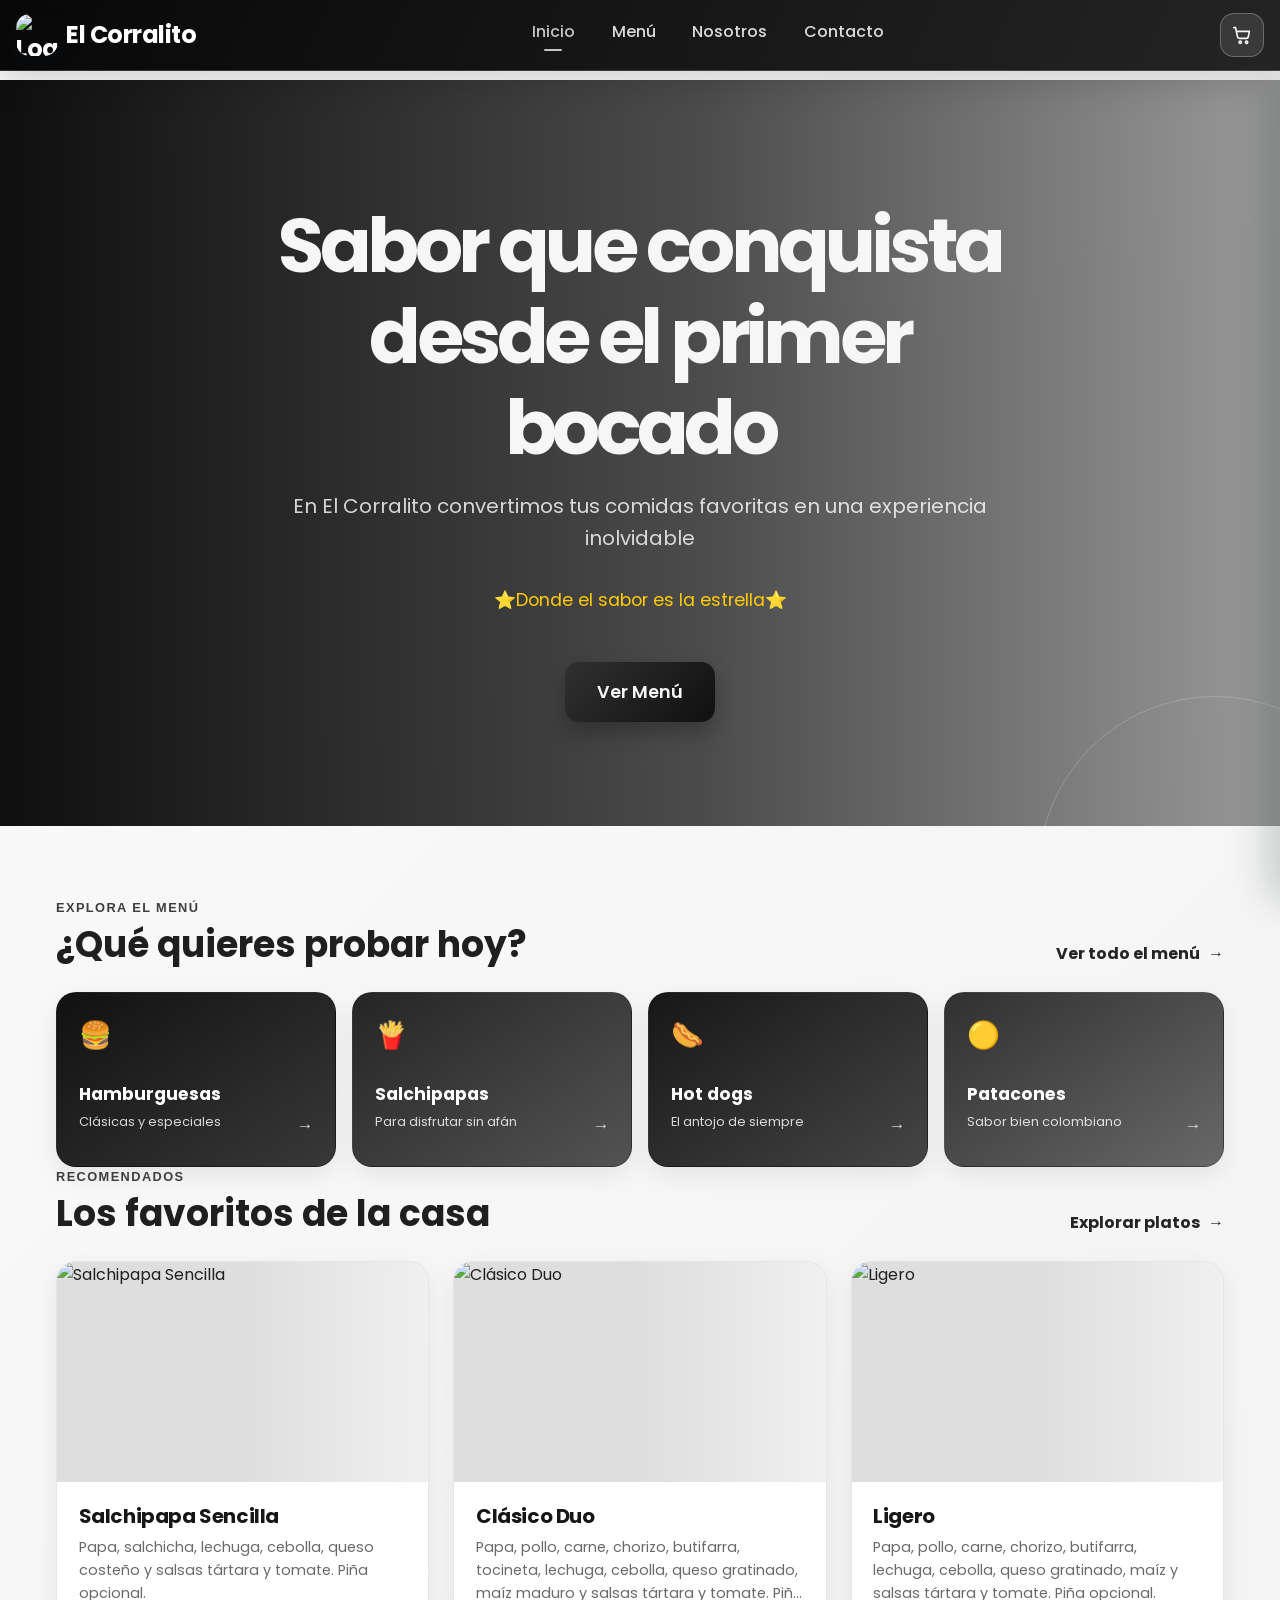
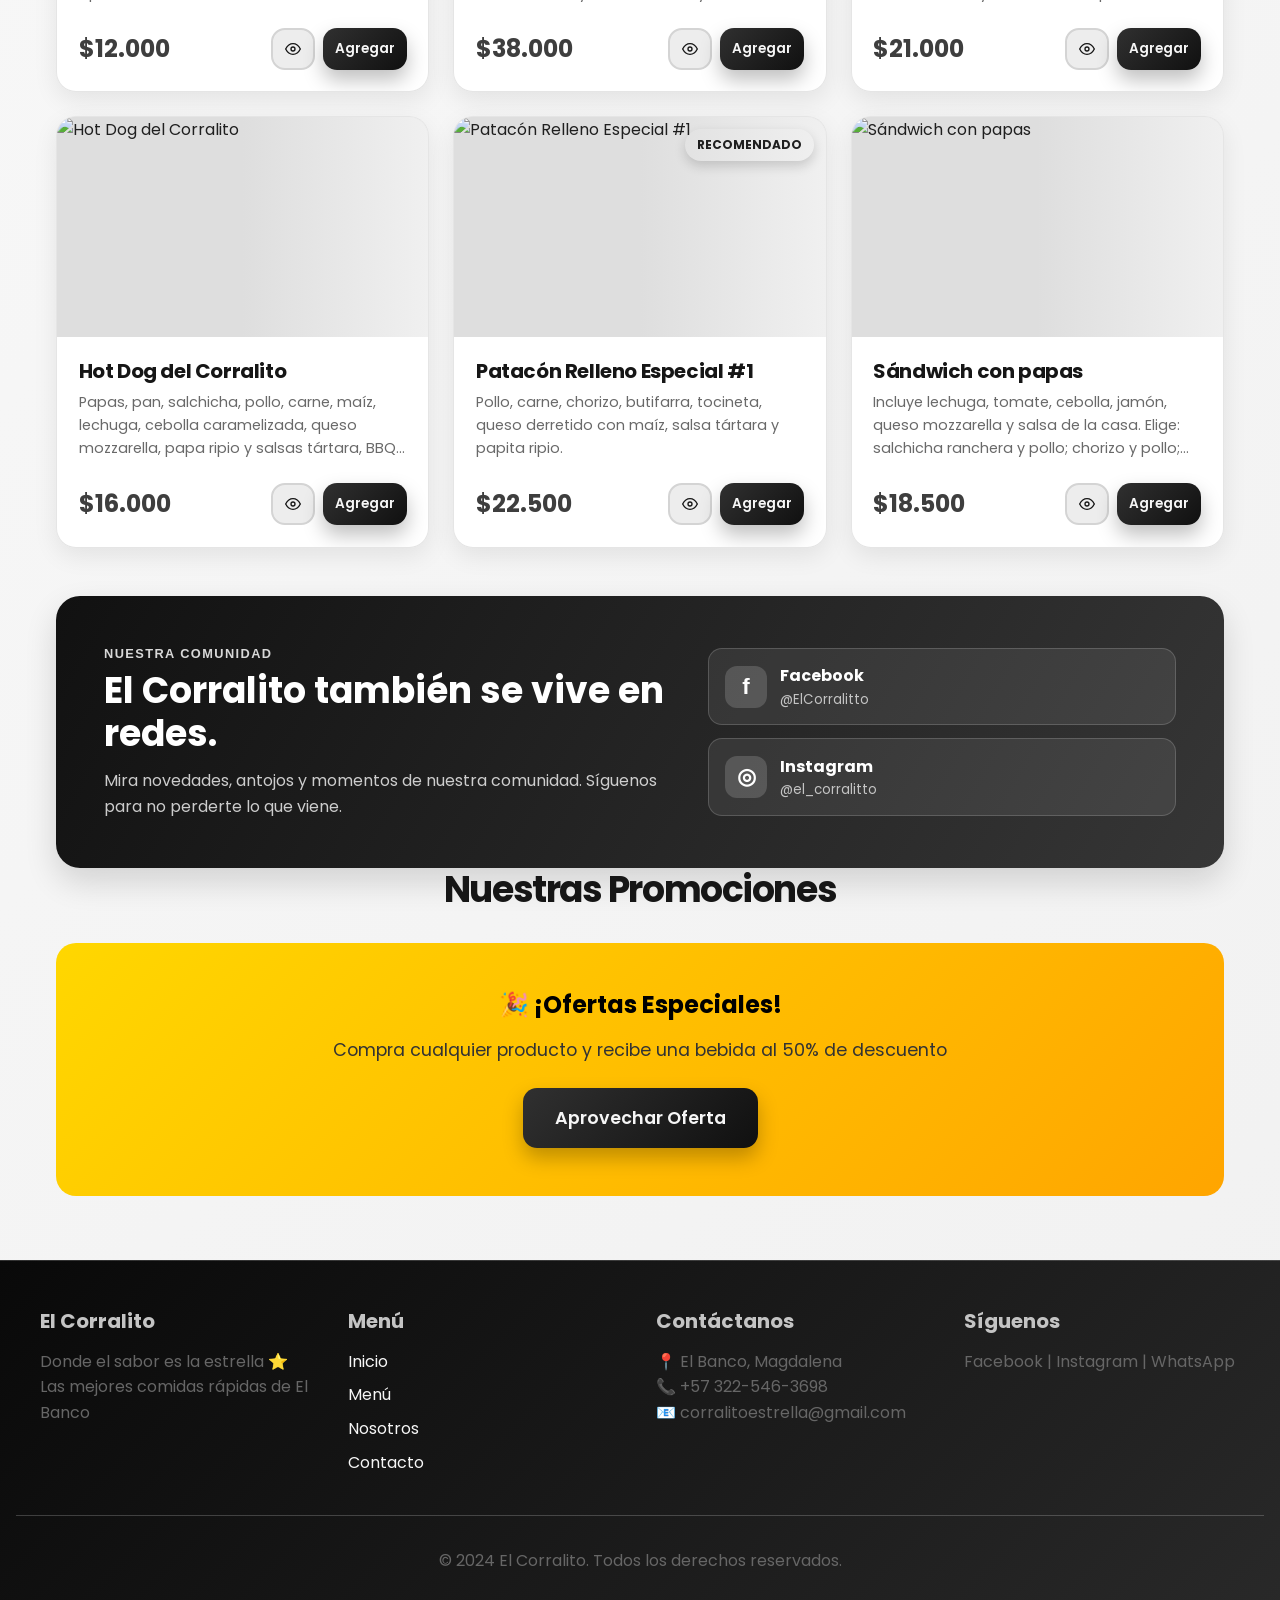
==== commit 4137982c: "feat(update) icon" ====
--- a/index.html
+++ b/index.html
@@ -31,8 +31,8 @@
   <meta name="twitter:description" content="Las mejores comidas rápidas de El Banco.">
   <meta name="twitter:image" content="https://menu.elcorralito.food/img/compartir.png">
 
-  <link rel="icon" type="image/png" href="https://i.imgur.com/eVW6xcD.png">
-  <link rel="apple-touch-icon" href="https://i.imgur.com/eVW6xcD.png">
+  <link rel="icon" type="image/png" href="https://i.imgur.com/6HI5Krw.png">
+  <link rel="apple-touch-icon" href="https://i.imgur.com/6HI5Krw.png">
   <title>El Corralito - Donde el sabor es la estrella ⭐</title>
 
   <link rel="preconnect" href="https://fonts.googleapis.com">
--- a/css/styles.css
+++ b/css/styles.css
@@ -1652,3 +1652,53 @@
 .categoria-patacones { background: linear-gradient(145deg, #303030, #686868); }
 .social-inicio { background: linear-gradient(120deg, #111, #363636); }
 .social-inicio .seccion-eyebrow { color: #d8d8d8; }
+
+/* Encabezado y panel del carrito alineados en móvil. */
+@media (max-width: 768px) {
+  header { padding: 0.75rem 0; }
+
+  .header-container {
+    display: grid;
+    grid-template-columns: minmax(0, 1fr) 44px 44px;
+    gap: 0.6rem;
+    min-height: 46px;
+  }
+
+  #nav-menu { top: 70px; }
+  #btn-carrito { grid-column: 2; grid-row: 1; }
+  #btn-menu-mobile {
+    grid-column: 3;
+    grid-row: 1;
+    width: 44px;
+    height: 44px;
+    border: 1px solid rgba(255, 255, 255, 0.25);
+    border-radius: 14px;
+    background: rgba(255, 255, 255, 0.1);
+  }
+
+  #carrito-lateral {
+    top: 70px;
+    height: calc(100dvh - 70px);
+    max-width: 100%;
+  }
+}
+
+@media (max-width: 390px) {
+  .logo span { display: none; }
+}
+
+/* En pantallas táctiles, “Agregar” es la acción principal y el detalle no se confunde. */
+.producto-acciones .btn-ver-detalle { flex: 0 0 44px; width: 44px; padding: 8px; }
+.producto-acciones .btn-primario { flex: 1; }
+.producto-card-interactiva { cursor: pointer; }
+.producto-card-interactiva:focus-visible { outline: 3px solid rgba(0, 0, 0, 0.45); outline-offset: 3px; }
+.producto-card-interactiva .producto-acciones { cursor: default; }
+
+@media (hover: none) {
+  .producto-card:hover {
+    transform: none;
+    box-shadow: var(--sombra-suave);
+  }
+
+  .producto-card:hover .producto-imagen img { transform: none; }
+}
